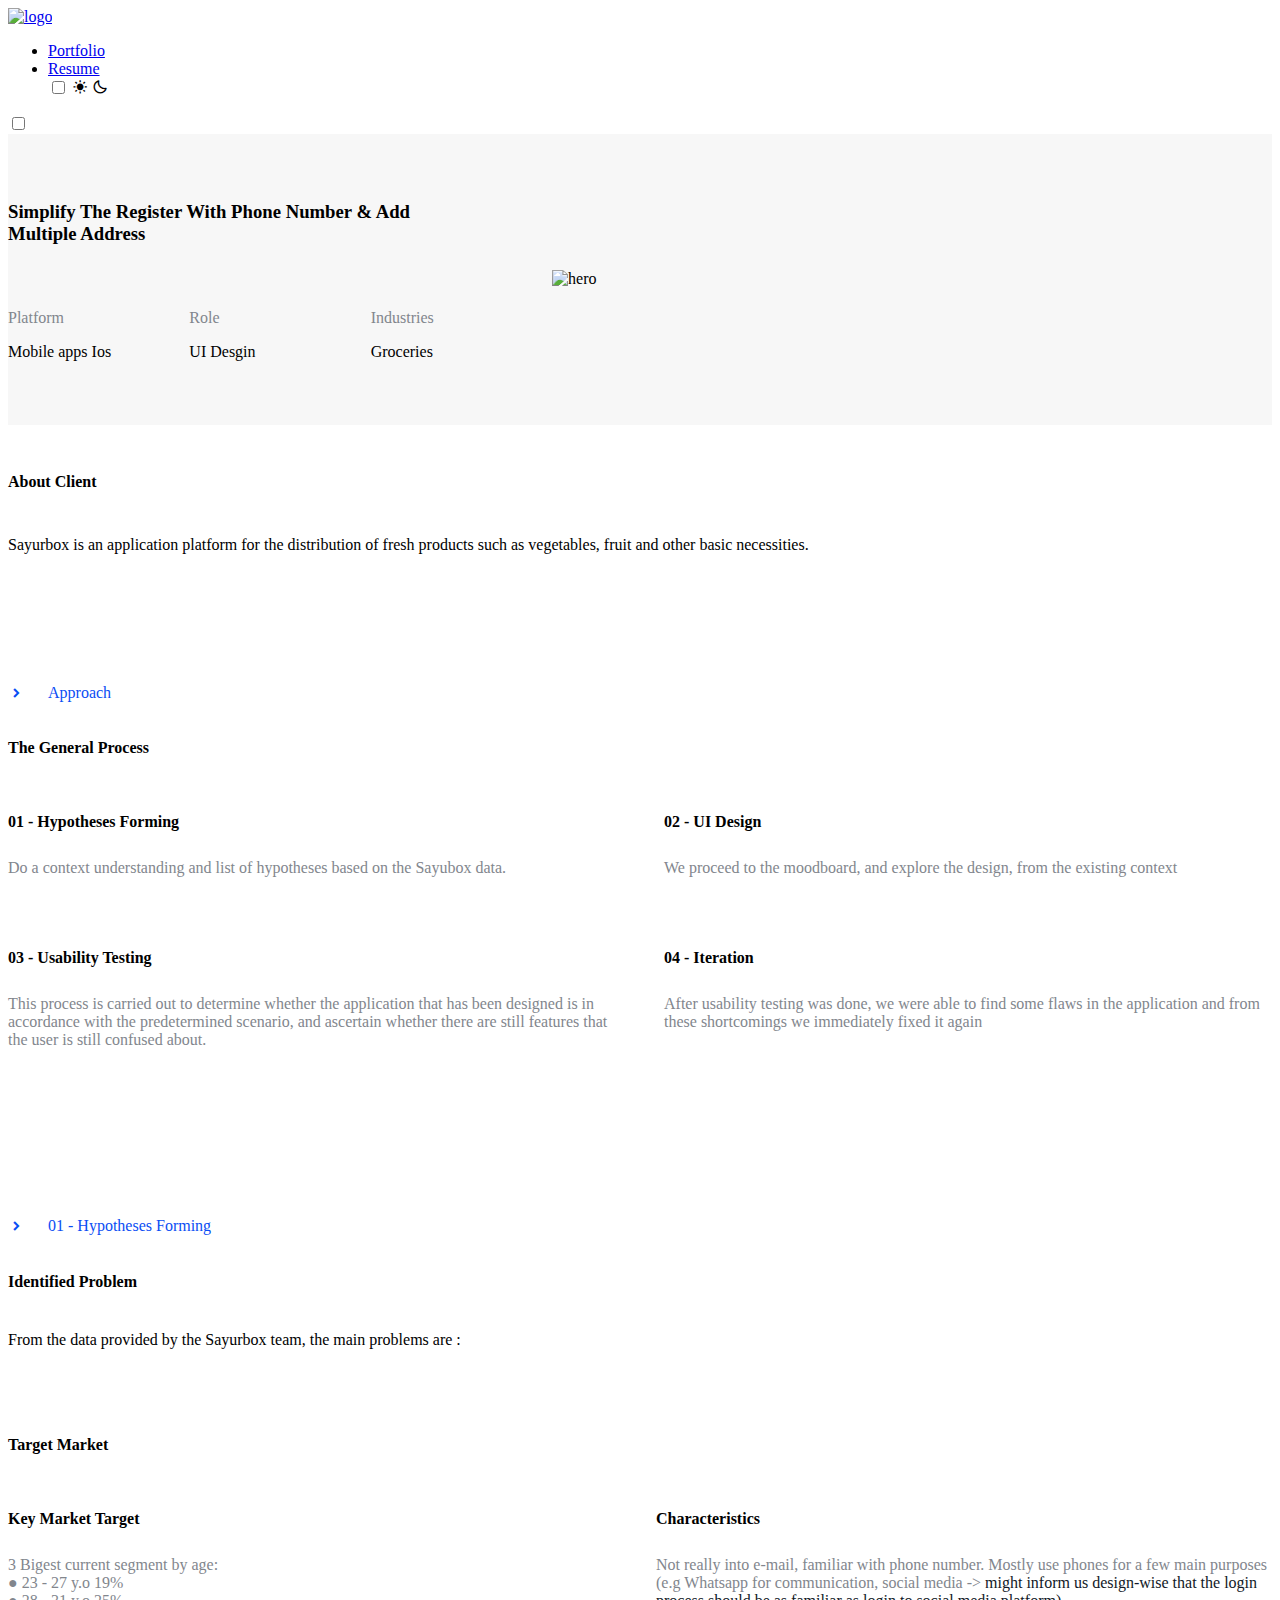
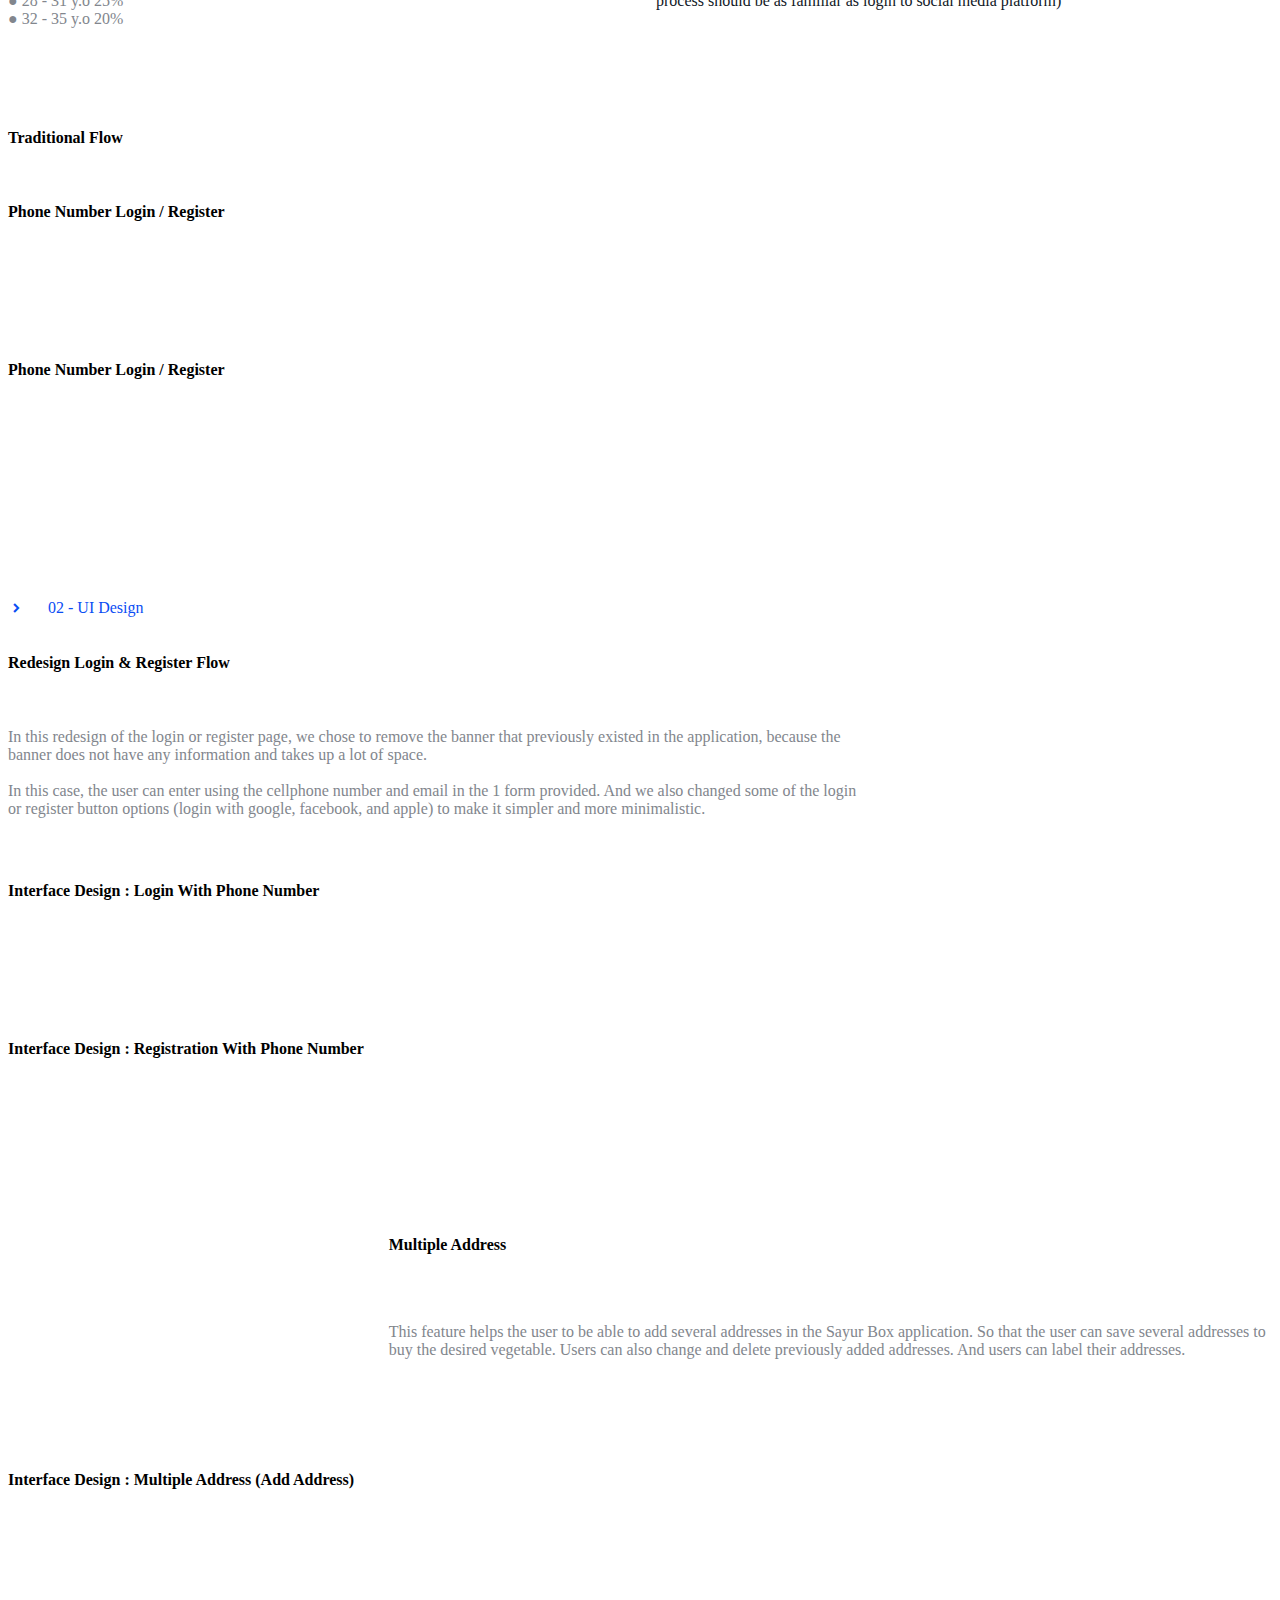
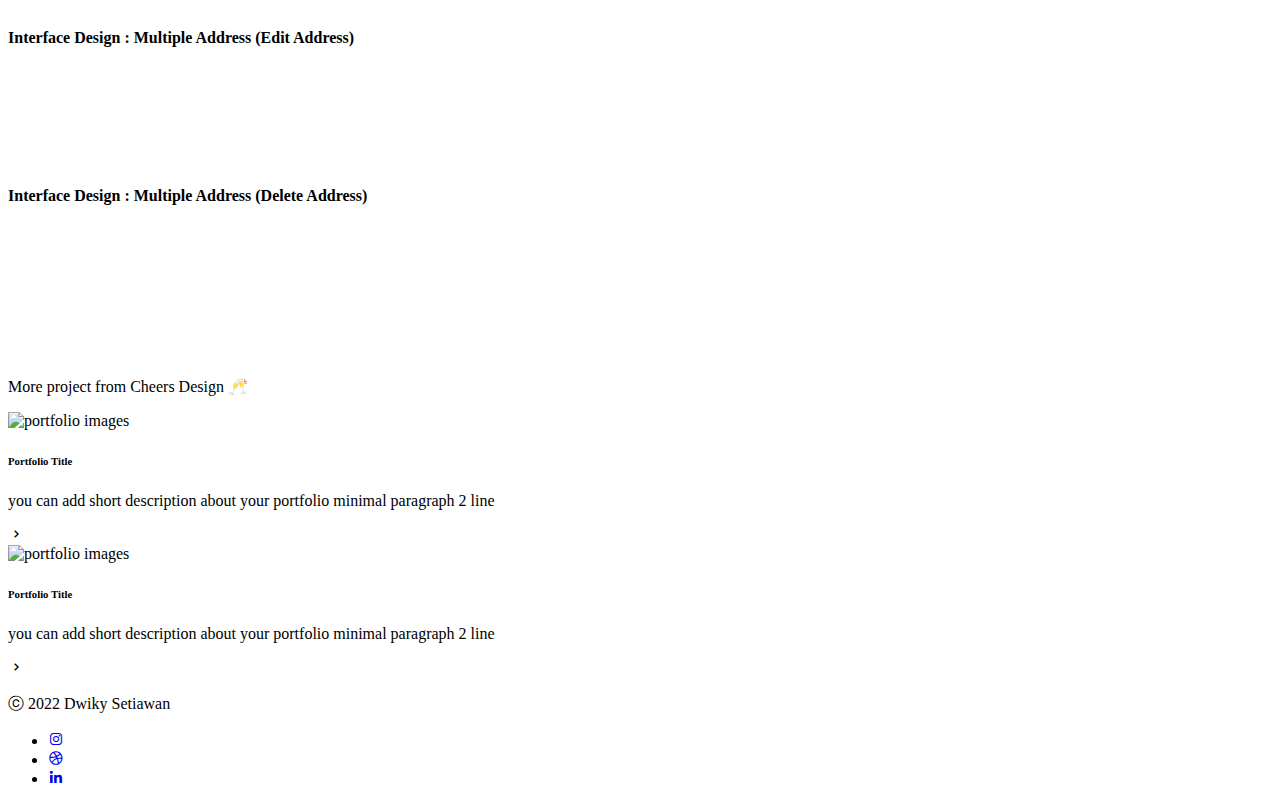
==== sayurbox.html @ 48f0142b "personal-web" ====
<!DOCTYPE html>
<html lang="en">

<head>
    <meta charset="UTF-8">
    <meta http-equiv="X-UA-Compatible" content="IE=edge">
    <meta name="viewport" content="width=device-width, initial-scale=1.0">
    <title>Sayurbox</title>
    <link rel="stylesheet" href="/css/portfolio.css">
    <link rel="stylesheet" href="/css/main.css">
    <link href='https://unpkg.com/boxicons@2.1.2/css/boxicons.min.css' rel='stylesheet'>
    <link rel="shortcut icon" href="/images/Logo.svg" type="image/x-icon">

</head>

<body class="light">
    <header>
        <div class="container">
            <div class="logo">
                <li><a href="/index.html">
                        <img src="/images/Logo.svg" alt="logo">
                    </a>
                </li>
            </div>
        </div>
        <nav>
            <div class="menu_nav">
                <ul>
                    <li><a href="#">Portfolio</a></li>
                    <li><a href="CV.pdf">Resume</a></li>

                    <input type="checkbox" name="" id="toggle">
                    <label for="toggle" class="toggle">
                        <i class="bx bxs-sun"></i>
                        <i class="bx bx-moon"></i>
                        <span class="ball"></span>
                    </label>
                </ul>
            </div>
            <div class="menu">
                <input type="checkbox" />
                <span></span>
                <span></span>
                <span></span>
            </div>
        </nav>

        </div>
    </header>
    <script src="script.js"></script>

    <section class="hero">
        <div class="container">
            <div class="portfolio_hero">
                <h3 class="title">
                    Simplify The Register With Phone Number & Add Multiple Address
                </h3>
                <div class="description">
                    <div class="desc">
                        <p class="body">
                            Platform
                        </p>
                        <p class="subtitle">
                            Mobile apps Ios
                        </p>
                    </div>

                    <div class="desc">
                        <p class="body">
                            Role
                        </p>
                        <p class="subtitle">
                            UI Desgin
                        </p>
                    </div>
                    <div class="desc">
                        <p class="body">
                            Industries
                        </p>
                        <p class="subtitle">
                            Groceries
                        </p>
                    </div>
                </div>
            </div>
        </div>
        <img class="hero_image" src="/images/HeroSection.png" alt="hero">
    </section>

    <section class="about">
        <div class="container">
            <div class="about">
                <h4>About Client</h4>
                <p class="body">
                    Sayurbox is an application platform for the distribution of fresh products such as vegetables, fruit
                    and other basic necessities.
                </p>
            </div>
        </div>
    </section>
    <img src="/images/Showcase.png" alt="">
    <section class="approach">
        <div class="container">
            <div class="title">
                <div class="tag">
                    <i class='bx bxs-chevron-right'></i>
                    <p class="subtitle">Approach</p>
                </div>
                <h4>
                    The General Process
                </h4>
            </div>
            <div class="process">
                <div class="process_row">
                    <div class="content">
                        <p class="subtitle">
                            01 - Hypotheses Forming
                        </p>
                        <p class="body">
                            Do a context understanding and list of hypotheses based on the Sayubox data.
                        </p>
                    </div>
                    <div class="content">
                        <p class="subtitle">
                            02 - UI Design
                        </p>
                        <p class="body">
                            We proceed to the moodboard, and explore the design, from the existing context
                        </p>
                    </div>
                </div>
                <div class="process_row">
                    <div class="content">
                        <p class="subtitle">
                            03 - Usability Testing
                        </p>
                        <p class="body">
                            This process is carried out to determine whether the application that has been designed is in
                            accordance with the predetermined scenario, and ascertain whether there are still features that
                            the user is still confused about.
                        </p>
                    </div>
                    <div class="content">
                        <p class="subtitle">
                            04 - Iteration
                        </p>
                        <p class="body">
                            After usability testing was done, we were able to find some flaws in the application and from
                            these shortcomings we immediately fixed it again
                    </div>
                </div>
            </div>
        </div>
    </section>

    <section class="hipotheses">
        <div class="container">
            <div class="title">
                <div class="tag">
                    <i class='bx bxs-chevron-right'></i>
                    <p class="subtitle">01 - Hypotheses Forming</p>
                </div>
                <h4>Identified Problem</h4>
            </div>
            <p class="body">From the data provided by the Sayurbox team, the main problems are :</p>
            <img src="/images/Hypotheses Forming.png" alt="">

            <div class="target_market">
                <div class="title">
                    <h4>Target Market</h4>
                </div>
                <div class="market_content">
                    <div class="content">
                        <p class="subtitle">
                            Key Market Target
                        </p>
                        <p class="body">
                            3 Bigest current segment by age:
                            <br> ● 23 - 27 y.o 19% <br> ● 28 - 31 y.o 25% <br> ● 32 - 35 y.o 20%
                    </div>
                    <div class="content">
                        <p class="subtitle">
                            Characteristics
                        </p>
                        <p class="body">
                            Not really into e-mail, familiar with phone number. Mostly use phones for a few main
                            purposes (e.g Whatsapp for communication, social media -> <span>
                                might inform us design-wise that the login process should be as familiar as login to
                                social media platform)
                            </span>
                    </div>
                </div>
            </div>

            <div class="traditional_flow">
                <div class="title">
                    <h4>Traditional Flow</h4>
                </div>
                <div class="content">
                    <p class="subtitle">
                        Phone Number Login / Register
                    </p>
                    <img src="/images/Phone Number Flow.png" alt="">
                </div>

                <div class="content">
                    <p class="subtitle">
                        Phone Number Login / Register
                    </p>
                    <img src="/images/Multiple Address.png" alt="">
                </div>
            </div>
        </div>
    </section>

    <section class="ui_design">
        <div class="container">
            <div class="title">
                <div class="tag">
                    <i class='bx bxs-chevron-right'></i>
                    <p class="subtitle">02 - UI Design</p>
                </div>
                <h4>Redesign Login & Register Flow</h4>
            </div>

            <div class="content">
                <p class="body">
                    In this redesign of the login or register page, we chose to remove the banner that previously
                    existed in the application, because the banner does not have any information and takes up a lot of
                    space.<br> <br>
                    In this case, the user can enter using the cellphone number and email in the 1 form provided. And we
                    also changed some of the login or register button options (login with google, facebook, and apple)
                    to make it simpler and more minimalistic.
                </p>
                <img class="redesign" src="/images/Redesgin.png" alt="">
            </div>

            <div class="interface">
                <div class="content">
                    <p class="subtitle">
                        Interface Design : Login With Phone Number
                    </p>
                    <img src="/images/Interface_login.png" alt="">
                </div>
                <div class="content">
                    <p class="subtitle">
                        Interface Design : Registration With Phone Number
                    </p>
                    <img src="/images/Interface_regis.png" alt="">
                </div>
            </div>

            <div class="multiple_address">
                <div class="content">
                    <img class="multiple_add" src="/images/Multiple_add.png" alt="">
                    <div class="content_text">
                        <h4>Multiple Address</h4>
                        <p class="body">
                            This feature helps the user to be able to add several addresses in the Sayur Box
                            application. So that the user can save several addresses to buy the desired vegetable. Users
                            can also change and delete previously added addresses. And users can label their addresses.
                        </p>
                    </div>
                </div>
            </div>

            <div class="interface">
                <div class="content">
                    <p class="subtitle">
                        Interface Design : Multiple Address (Add Address)
                    </p>
                    <img src="/images/Multiple_address_add.png" alt="">
                </div>
                <div class="content">
                    <p class="subtitle">
                        Interface Design : Multiple Address (Edit Address)
                    </p>
                    <img src="/images/Multiple_address_edit.png" alt="">
                </div>
                <div class="content">
                    <p class="subtitle">
                        Interface Design : Multiple Address (Delete Address)
                    </p>
                    <img src="/images/Multiple_address_delete.png" alt="">
                </div>
            </div>
        </div>
    </section>

    <section class="portfolio">
        <div class="container">
            <div class="devider">
                <p class="body">More project from Cheers Design 🥂</p> <span class="portfolio_devider"></span>
            </div>
            <div class="cards">
                <div class="portfolio_card">
                    <img src="/images/Portfolio - Lensocity.png" alt="portfolio images">
                    <div class="desc_card">
                        <h6>Portfolio Title</h6>
                        <div class="body_text">
                            <p class="body">you can add short description about your portfolio minimal paragraph 2 line
                            </p>
                            <i class='bx bx-chevron-right'></i>
                        </div>
                    </div>
                </div>
                <div class="portfolio_card">
                    <img src="/images/Portfolio - Placeholder.png" alt="portfolio images">
                    <div class="desc_card">
                        <h6>Portfolio Title</h6>
                        <div class="body_text">
                            <p class="body_text">you can add short description about your portfolio minimal paragraph 2
                                line</p>
                            <i class='bx bx-chevron-right'></i>
                        </div>
                    </div>
                </div>
            </div>
        </div>
    </section>

    <section class="info">
        <div class="container">
        </div>
    </section>

    <footer class="footer">
        <div class="container">
            <span class="footer_devider"></span>

            <div class="footer_text">
                <div class="copyright">
                    <p>ⓒ 2022 Dwiky Setiawan</p>
                </div>
                <div class="social_media">
                    <ul>
                        <li><a href="https://www.instagram.com/dwiky_setiawan/"> <i class='bx bxl-instagram'></i></a>
                        </li>
                        </li>
                        <li><a href="https://dribbble.com/dwiky_setiawan"><i class='bx bxl-dribbble'></i></a></li>
                        </li>
                        <li><a href="https://www.linkedin.com/in/dwiky-setiawan-13545a171/"><i
                            class='bx bxl-linkedin'></i></a></li>
                        </li>
                    </ul>
                </div>
            </div>
        </div>
    </footer>


</body>

</html>
---- css/portfolio.css ----
:root {
    --header-height: 3rem;
  
    /*==================== Color ====================*/
  
    --prymary-color-dark: #0943d4;
    --prymary-color-base: #0a4df4;
    --prymary-color-light: #4477f7;
    --prymary-color-light1: #b7cbfc;
    --prymary-color-light2: #f0f4fe;
  
    --text-color-base: #111826;
    --text-color-light: #4a4f5a;
    --text-color-light1: #82868d;
    --text-color-light2: #bbbdc1;
    --text-color-light3: #eaeaeb;
    --text-color-white: #ffffff;
  
    --bg-color-dark: rgb(45, 45, 45);
  
    /*==================== Font Size ====================*/
  
    --h1-font-size: 3rem;
    --h2-font-size: 2.5rem;
    --h3-font-size: 2.25rem;
    --h4-font-size: 2rem;
    --h5-font-size: 1.5rem;
    --h6-font-size: 1.25rem;
    --subtilte-size: 1.125rem;
    --body-size: 0.875rem;
  
    /*==================== Font Weight ====================*/
  
    --font-regular: 400;
    --font-medium: 500;
    --font-semi-bold: 600;
    --font-bold: 700;
  
    /*==================== Margin Bottom ====================*/
  
    --mb-0-25: 0.25rem;
    --mb-0-5: 0.5rem;
    --mb-0-75: 0.75rem;
    --mb-1: 1rem;
    --mb-1-5: 1.5rem;
    --mb-2: 2rem;
    --mb-2-5: 2.5rem;
    --mb-3: 3rem;
  }

section {
    transition: 0.2s ease-in-out;
}


.hero {
    background-color: #F7F7F7;
    margin: 0;
    padding: 0;
    user-select:none;
    pointer-events: none;
}

.dark .hero {
    background-color: var(--text-color-base);
}

.portfolio_hero {
    padding: var(--header-height) 0;
}

.title {
    text-align: center;
}

.hero .description{
    display: grid;
    grid-template-columns: repeat(auto-fit, minmax(140px, 1fr));
    justify-content: space-between;
    text-align: left;
    margin-top: var(--header-height);

}

.hero_image {
    width: 100%;
    height: auto;
}

.desc {
    width: 100%;
}

.desc .body {
    color: var(--text-color-light1);
}

.desc .subtitle {
    font-weight: var(--font-medium);
}

.about{
    margin:var(--header-height) 0;
    user-select:none;
    pointer-events: none;
}

img {
    width: 100%;
    height: 0;
}

.about h4 {
    padding-bottom: var(--mb-1-5);
}

.approach {
    padding: var(--header-height) 0;
    /*
    user-select:none;
    pointer-events: none;
    */
}

.title {
    text-align: center;
    gap: 12px;
    margin-bottom: var(--mb-2-5);
    align-items: center;
}

.bx bxs-chevron-right {
    font-size: 24px;
}


.tag {
    display: flex;
    flex-direction: row;
    align-items: center;
    color: var(--prymary-color-base);
    margin-bottom: var(--mb-1);
    gap: 24px;
    justify-content: center;
}

.dark .tag {
    color: white;
}

.tag p.body {
    font-weight: var(--font-bold);
}

.process {
    display: flex ;
    flex-direction: column;
    width: 100%;
}

.process_row {
    display: flex;
    flex-direction: column;
    justify-content: space-between;
    text-align: left;
    gap: var(--header-height);
    padding-bottom: var(--mb-2-5);
}

.content {
    text-align: center;
    width: 100%;
}

.content .subtitle {
    font-weight: var(--font-bold);
    padding-bottom: var(--mb-0-75);
}
.content .body {
    color: var(--text-color-light1);
}

.dark .content .body {
    color: var(--text-color-light2);
}

.hipotheses{
    user-select:none;
    pointer-events: none;
    text-align: center;
    padding: var(--mb-3) 0;
}

.hipotheses .title {
        gap: 12px;
        margin-bottom: var(--mb-2-5);
}

.target_market {
    padding: var(--mb-2) 0;
}

.market_content {
    display: flex;
    flex-direction: column;
    gap: var(--mb-2);
}

.content span {
    font-weight: var(--font-medium);
    color: var(--text-color-base);
}

.dark .content span {
    color: white;
}

.traditional_flow {
    padding: var(--mb-2) 0;
}

.traditional_flow .content {
    display: flex;
    flex-direction: column;
    gap: var(--mb-3);
    margin-bottom: var(--mb-3);
}


.ui_design .content {
    user-select:none;
    pointer-events: none;
    display: flex;
    flex-direction: column;
    gap: var(--header-height);
}

.interface {
    user-select:none;
    pointer-events: none;
    padding: var(--mb-2) 0;
}

.interface .content {
    display: flex;
    flex-direction: column;
    gap: var(--mb-3);
    margin-bottom: var(--mb-3);
}

.content_text {
    display: flex;
    flex-direction: column;
    gap: var(--mb-2);
    margin-bottom: var(--mb-3);
}

.market_content{
    user-select:none;
    pointer-events: none;
}

@media screen and (min-width: 768px) {
    :root {
      --h1-font-size: 4.5rem;
      --h2-font-size: 3rem;
      --h3-font-size: 2.5rem;
      --h4-font-size: 1.75rem;
      --h5-font-size: 1.5rem;
      --h6-font-size: 1.25rem;
      --subtilte-size: 1.125rem;
      --body-size: 1rem;
    }


.hero {
    display: flex;
    background-color: #F7F7F7;
    margin: 0;
    padding: 0;
    align-items: center;
}

.hero_image {
    width: 40%;
    height: auto;
}

.tag {
    display: flex;
    flex-direction: row;
    align-items: center;
    color: var(--prymary-color-base);
    margin-bottom: var(--mb-1);
    gap: 24px;
    justify-content: left;
}

.title {
    text-align: left;
    width: 80%;
}

.desc .body {
    color: var(--text-color-light1);
}

.desc .subtitle {
    font-weight: var(--font-medium);
}

.process_row {
    display: flex;
    flex-direction: row;
    justify-content: space-between;
}

.content {
    text-align: left;
}

.hipotheses{
    text-align: left;
}

.market_content {
    display: flex;
    flex-direction: row;
    gap: var(--mb-2);
}

.ui_design .content {
    display: flex;
    flex-direction: row;
    gap: var(--header-height);
}

.redesign {
    width: 50%;
}

.interface .content {
    display: flex;
    flex-direction: column;
    gap: var(--mb-3);
    margin-bottom: var(--mb-3);
}

.multiple_add {
    width: 50%;
}

.multiple_address .content{
    align-items: center;
}

.content_text {
    display: flex;
    flex-direction: column;
    gap: var(--mb-2);
}
.cards {
    width: 100%;
    gap: var(--header-height);
    margin-bottom: none;
  }

}
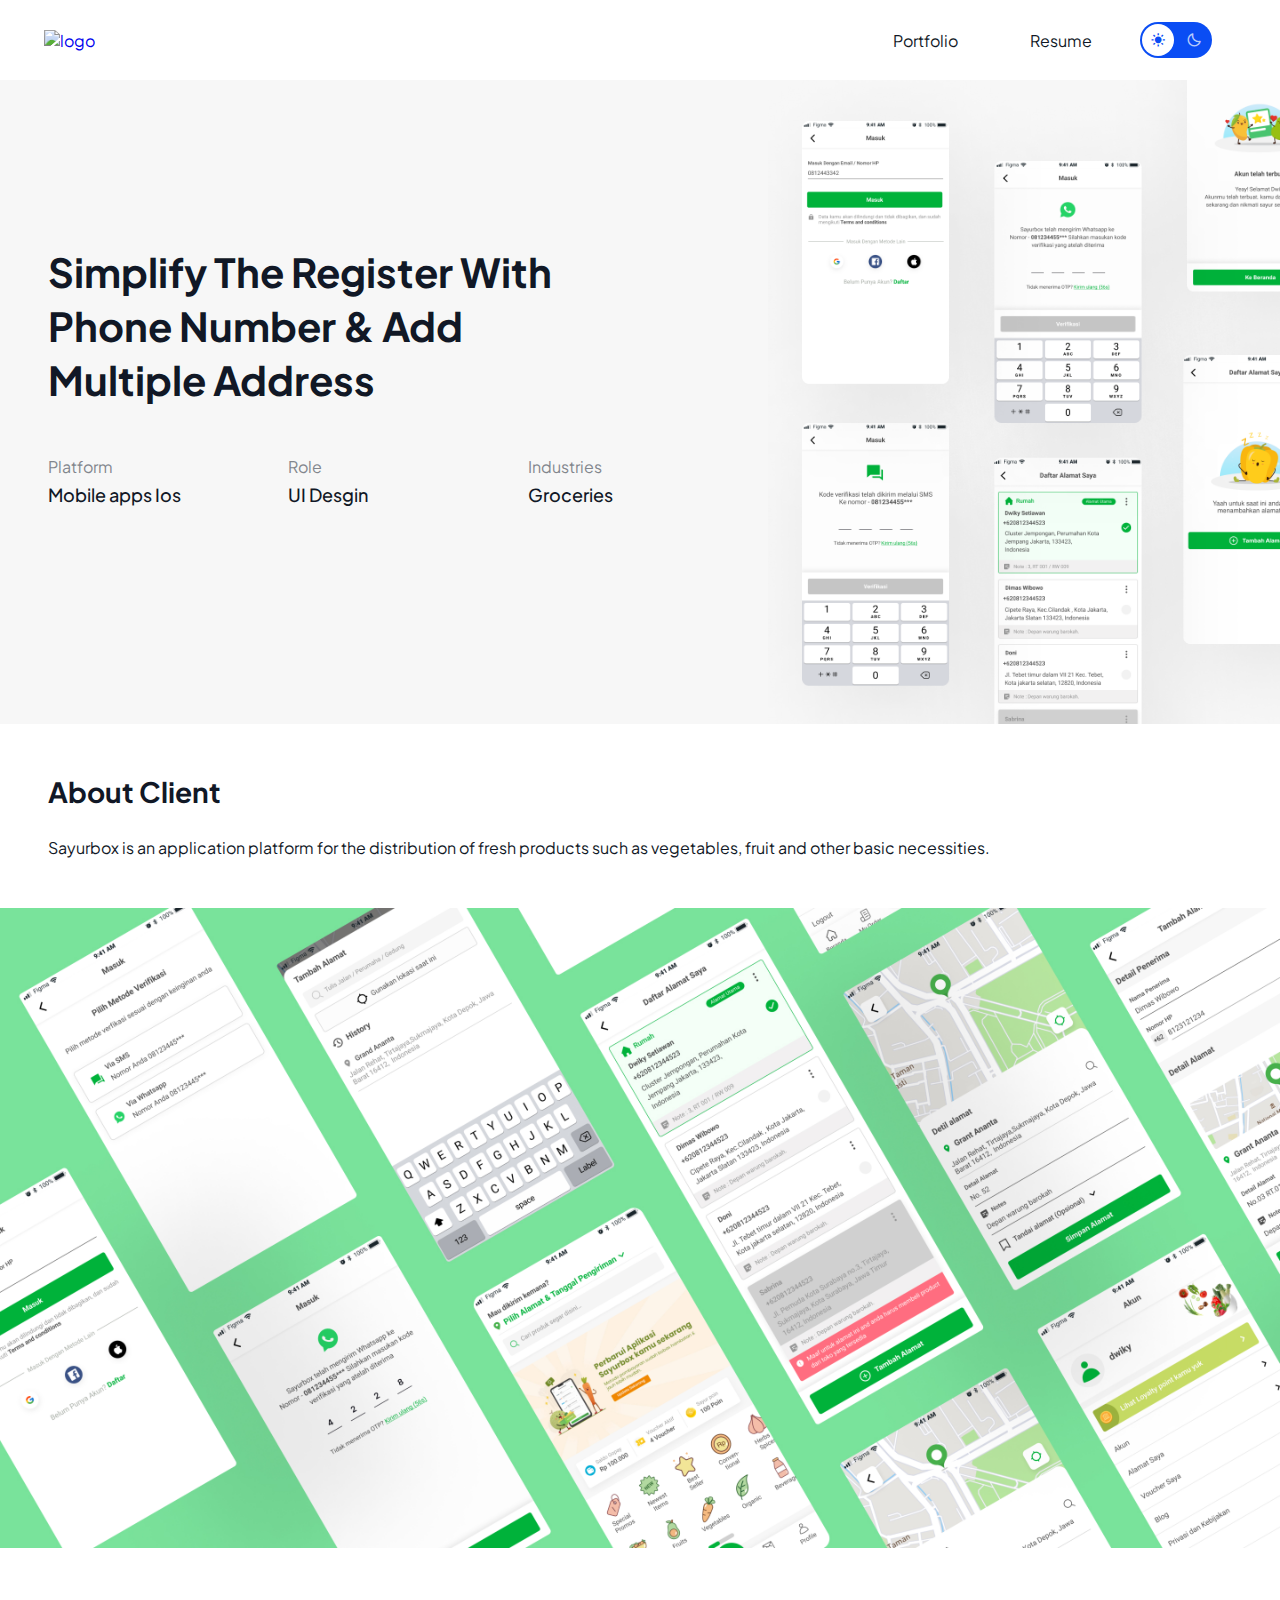
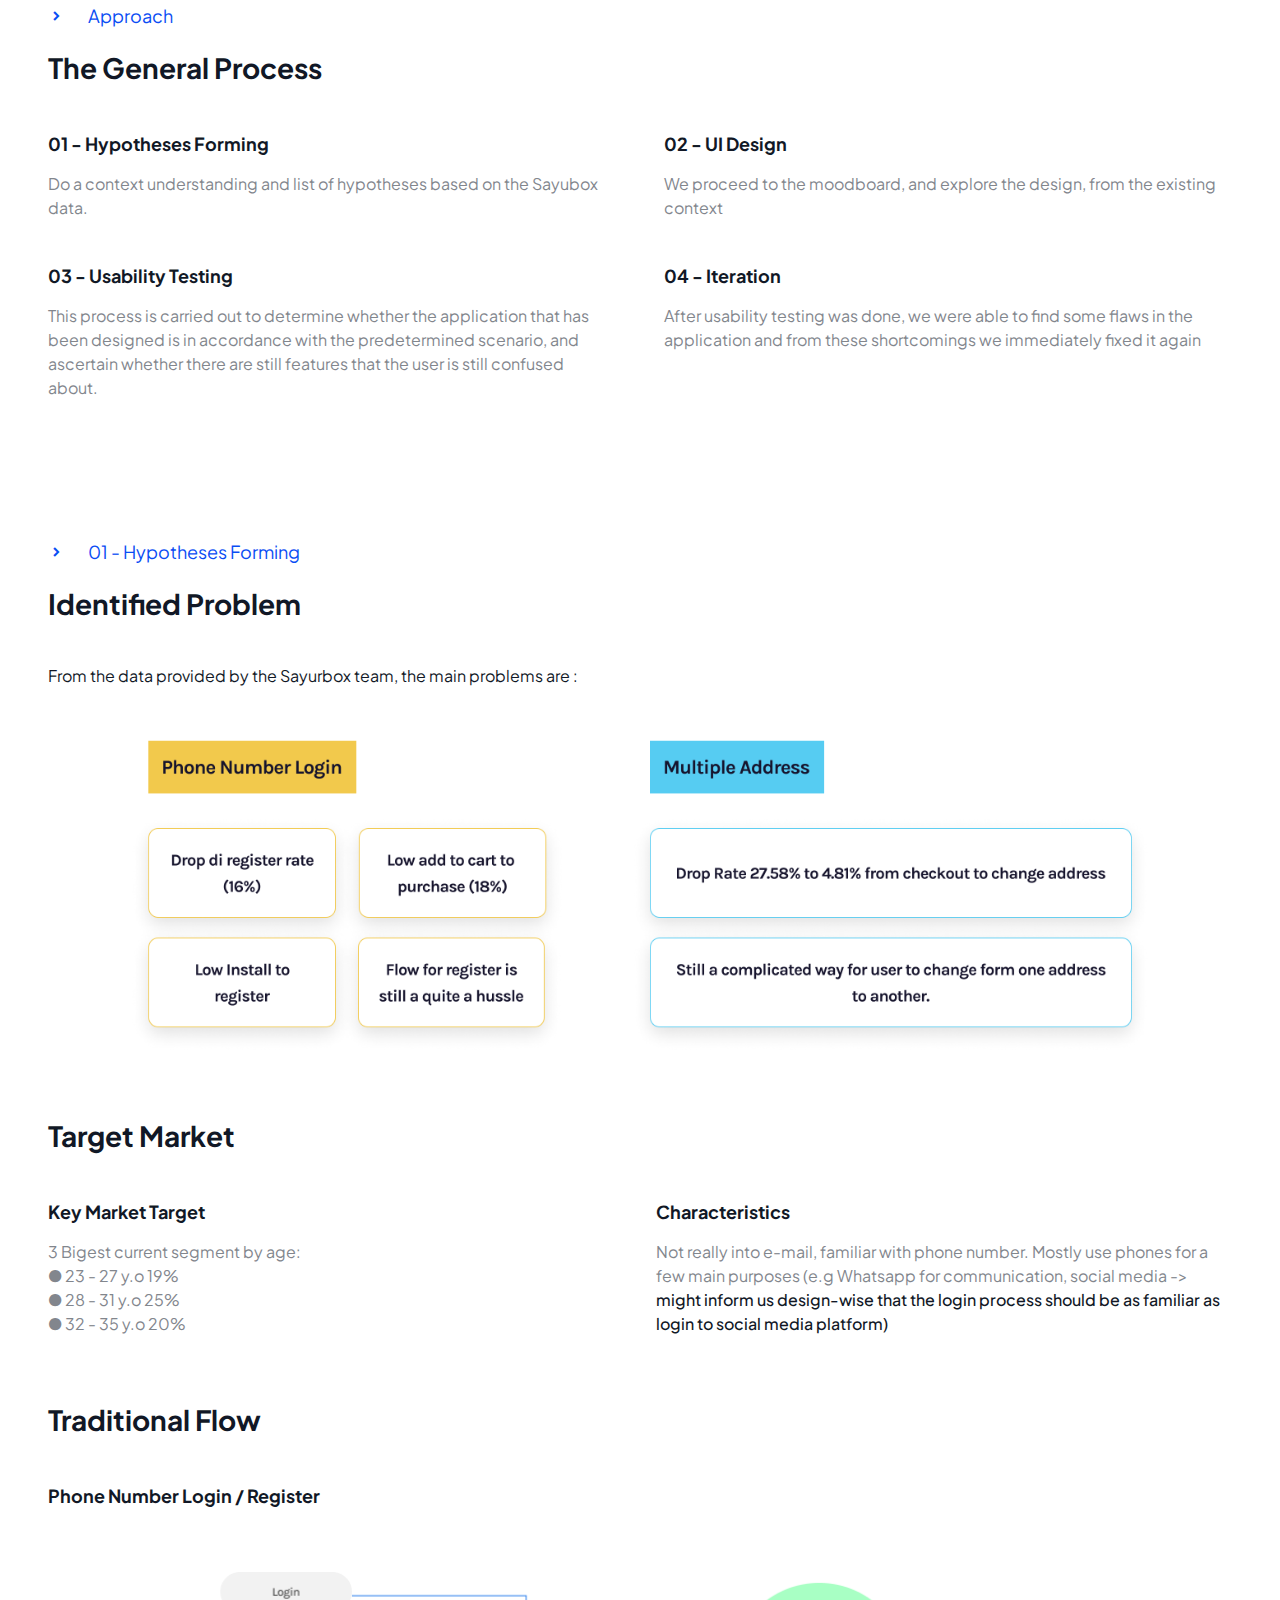
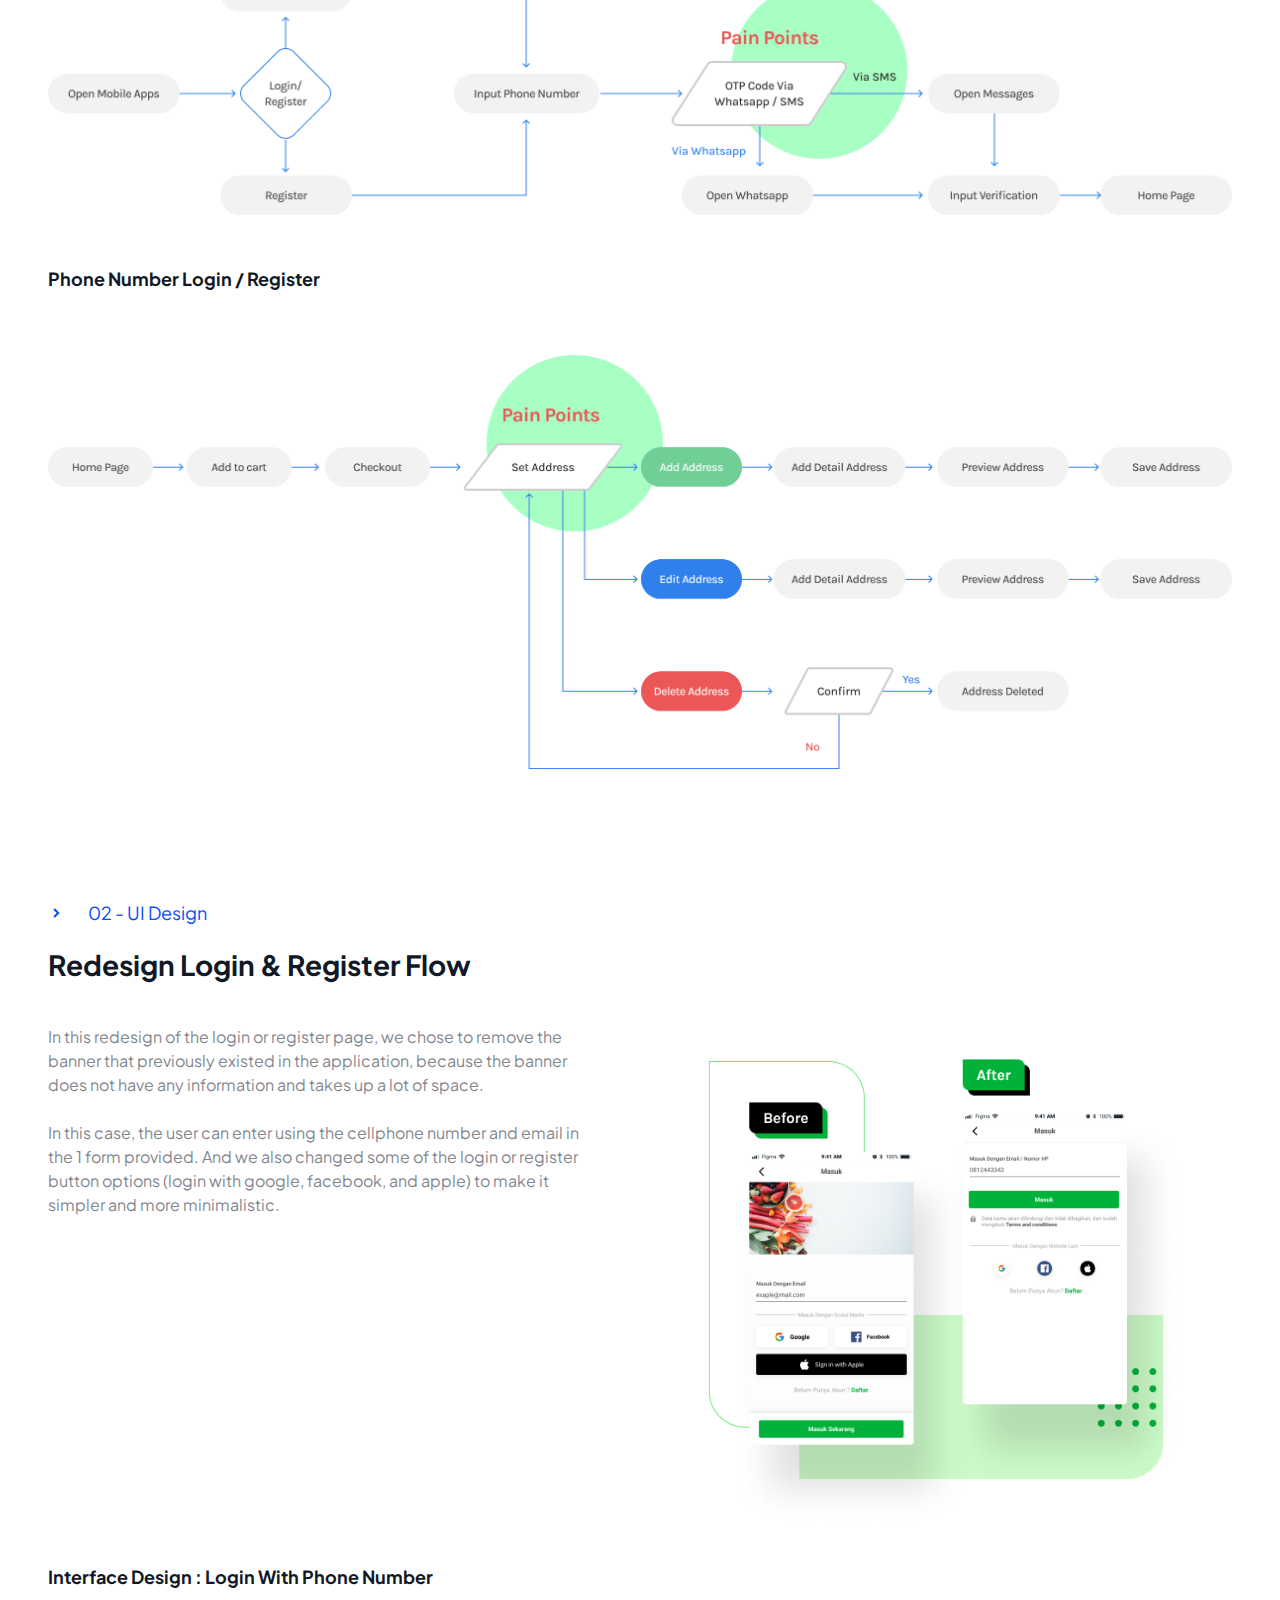
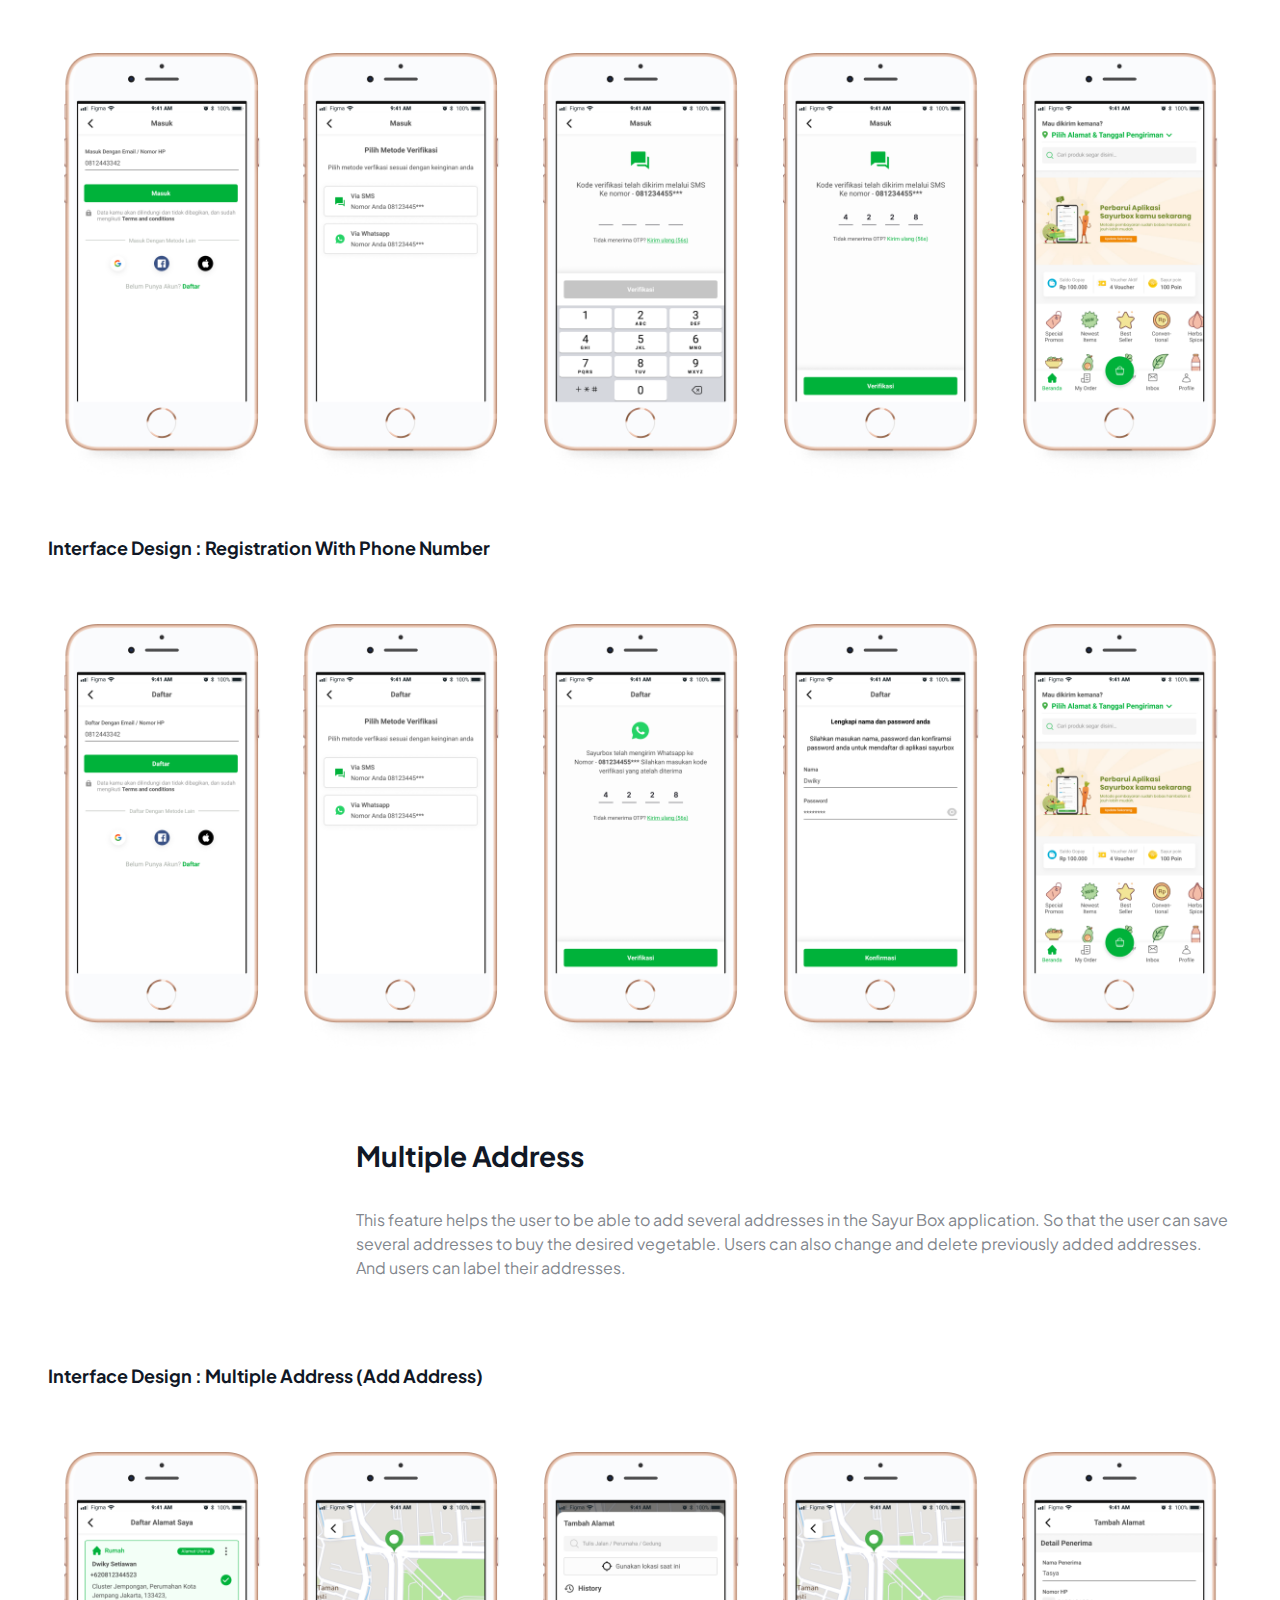
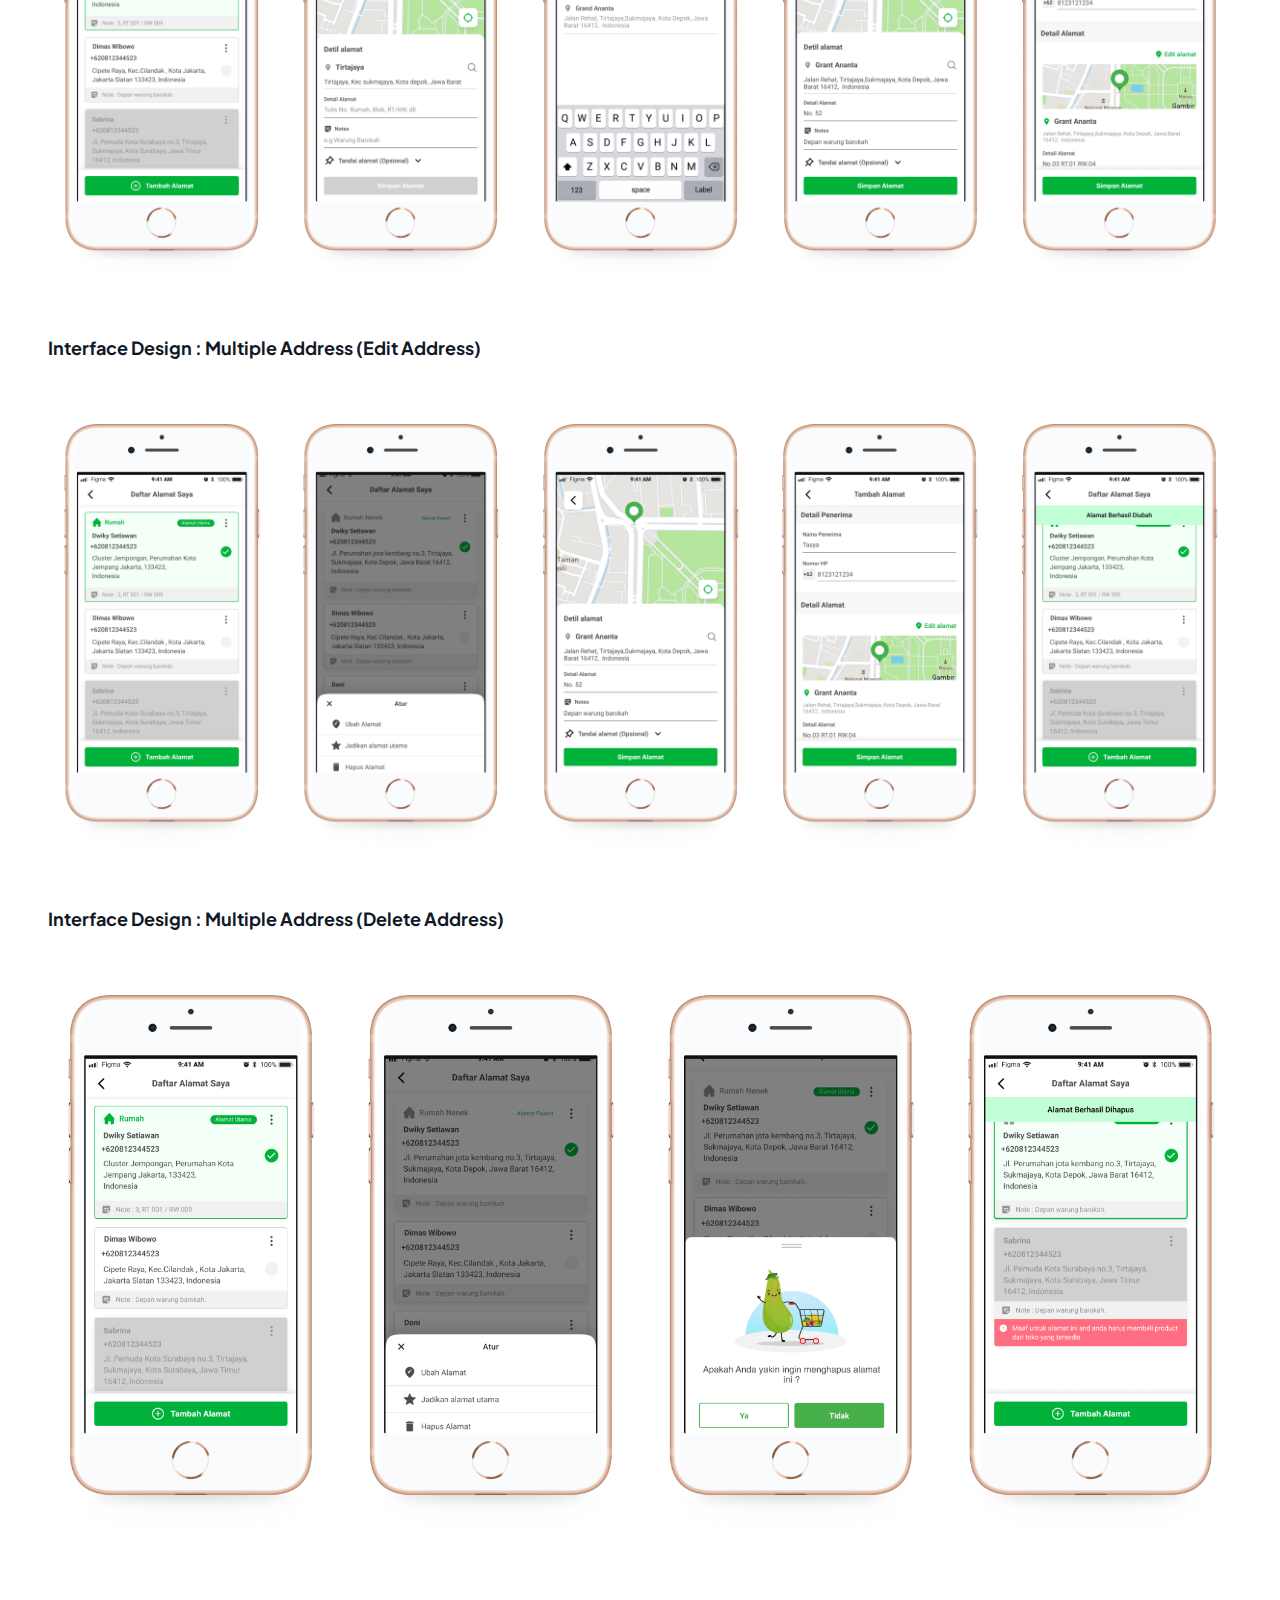
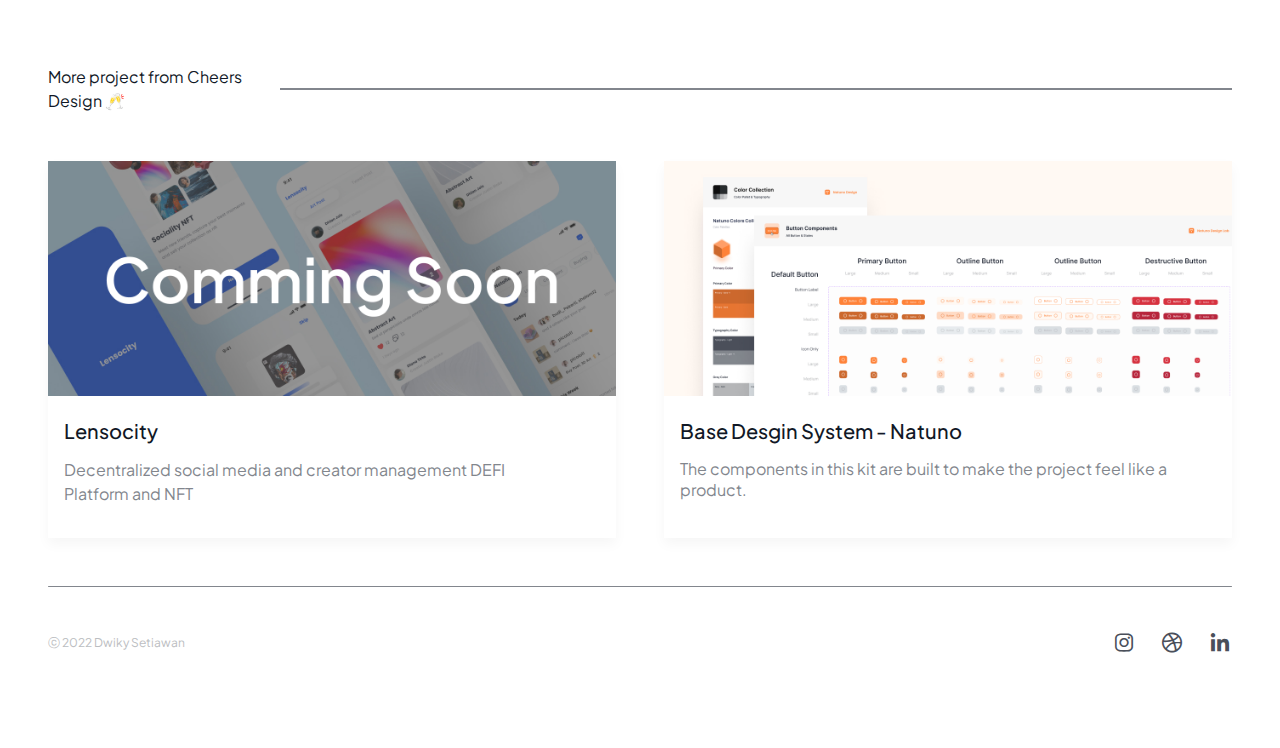
==== commit 9f49e229: "personal-web" ====
--- a/sayurbox.html
+++ b/sayurbox.html
@@ -84,7 +84,7 @@
                 </div>
             </div>
         </div>
-        <img class="hero_image" src="/images/HeroSection.png" alt="hero">
+        <img class="hero_image" src="/images/Portfolio - Sayurbox/HeroSection.png" alt="hero">
     </section>
 
     <section class="about">
@@ -98,7 +98,7 @@
             </div>
         </div>
     </section>
-    <img src="/images/Showcase.png" alt="">
+    <img src="/images/Portfolio - Sayurbox/Showcase.jpg" alt="">
     <section class="approach">
         <div class="container">
             <div class="title">
@@ -163,7 +163,7 @@
                 <h4>Identified Problem</h4>
             </div>
             <p class="body">From the data provided by the Sayurbox team, the main problems are :</p>
-            <img src="/images/Hypotheses Forming.png" alt="">
+            <img src="/images/Portfolio - Sayurbox/Hypotheses Forming.png" alt="">
 
             <div class="target_market">
                 <div class="title">
@@ -200,14 +200,14 @@
                     <p class="subtitle">
                         Phone Number Login / Register
                     </p>
-                    <img src="/images/Phone Number Flow.png" alt="">
+                    <img src="/images/Portfolio - Sayurbox/Phone Number Flow.png" alt="">
                 </div>
 
                 <div class="content">
                     <p class="subtitle">
                         Phone Number Login / Register
                     </p>
-                    <img src="/images/Multiple Address.png" alt="">
+                    <img src="/images/Portfolio - Sayurbox/Multiple Address.png" alt="">
                 </div>
             </div>
         </div>
@@ -232,7 +232,7 @@
                     also changed some of the login or register button options (login with google, facebook, and apple)
                     to make it simpler and more minimalistic.
                 </p>
-                <img class="redesign" src="/images/Redesgin.png" alt="">
+                <img class="redesign" src="/images/Portfolio - Sayurbox/Redesgin.png" alt="">
             </div>
 
             <div class="interface">
@@ -240,13 +240,13 @@
                     <p class="subtitle">
                         Interface Design : Login With Phone Number
                     </p>
-                    <img src="/images/Interface_login.png" alt="">
+                    <img src="/images/Portfolio - Sayurbox/Interface_login.png" alt="">
                 </div>
                 <div class="content">
                     <p class="subtitle">
                         Interface Design : Registration With Phone Number
                     </p>
-                    <img src="/images/Interface_regis.png" alt="">
+                    <img src="/images/Portfolio - Sayurbox/Interface_regis.png" alt="">
                 </div>
             </div>
 
@@ -269,19 +269,19 @@
                     <p class="subtitle">
                         Interface Design : Multiple Address (Add Address)
                     </p>
-                    <img src="/images/Multiple_address_add.png" alt="">
+                    <img src="/images/Portfolio - Sayurbox/Multiple_address_add.png" alt="">
                 </div>
                 <div class="content">
                     <p class="subtitle">
                         Interface Design : Multiple Address (Edit Address)
                     </p>
-                    <img src="/images/Multiple_address_edit.png" alt="">
+                    <img src="/images/Portfolio - Sayurbox/Multiple_address_edit.png" alt="">
                 </div>
                 <div class="content">
                     <p class="subtitle">
                         Interface Design : Multiple Address (Delete Address)
                     </p>
-                    <img src="/images/Multiple_address_delete.png" alt="">
+                    <img src="/images/Portfolio - Sayurbox/Multiple_address_delete.png" alt="">
                 </div>
             </div>
         </div>
@@ -294,26 +294,28 @@
             </div>
             <div class="cards">
                 <div class="portfolio_card">
-                    <img src="/images/Portfolio - Lensocity.png" alt="portfolio images">
+                    <img src="/images/Portfolio - Lensocity (Comming Soon) 4_3.jpg" alt="portfolio images">
                     <div class="desc_card">
-                        <h6>Portfolio Title</h6>
+                        <h6>Lensocity</h6>
                         <div class="body_text">
-                            <p class="body">you can add short description about your portfolio minimal paragraph 2 line
+                            <p class="body">Decentralized social media and creator management DEFI Platform and NFT
                             </p>
                             <i class='bx bx-chevron-right'></i>
                         </div>
                     </div>
                 </div>
                 <div class="portfolio_card">
-                    <img src="/images/Portfolio - Placeholder.png" alt="portfolio images">
+                    <li><a href="/ds-portfolio.html">
+                    <img src="/images/Portfolio - Desgin System 4_3.jpg" alt="portfolio images">
                     <div class="desc_card">
-                        <h6>Portfolio Title</h6>
+                        <h6>Base Desgin System - Natuno</h6>
                         <div class="body_text">
-                            <p class="body_text">you can add short description about your portfolio minimal paragraph 2
-                                line</p>
+                            <p class="body_text">The components in this kit are built to make the project feel like a product.
+                            </p>
                             <i class='bx bx-chevron-right'></i>
                         </div>
                     </div>
+                </a></li>
                 </div>
             </div>
         </div>
--- a/css/main.css
+++ b/css/main.css
@@ -0,0 +1,732 @@
+@import url("https://fonts.googleapis.com/css2?family=Plus+Jakarta+Sans:wght@400;500;600;700&display=swap");
+
+* {
+  text-decoration: none;
+  padding: 0;
+  margin: 0;
+  font-family: "Plus Jakarta Sans", sans-serif;
+  box-sizing: border-box;
+  list-style: none;
+}
+
+:root {
+  --header-height: 3rem;
+
+  /*==================== Color ====================*/
+
+  --prymary-color-dark: #0943d4;
+  --prymary-color-base: #0a4df4;
+  --prymary-color-light: #4477f7;
+  --prymary-color-light1: #b7cbfc;
+  --prymary-color-light2: #f0f4fe;
+
+  --text-color-base: #111826;
+  --text-color-light: #4a4f5a;
+  --text-color-light1: #82868d;
+  --text-color-light2: #bbbdc1;
+  --text-color-light3: #eaeaeb;
+  --text-color-white: #ffffff;
+
+  --bg-color-dark: rgb(45, 45, 45);
+
+  /*==================== Font Size ====================*/
+
+  --h1-font-size: 3rem;
+  --h2-font-size: 2.5rem;
+  --h3-font-size: 2.25rem;
+  --h4-font-size: 2rem;
+  --h5-font-size: 1.5rem;
+  --h6-font-size: 1.25rem;
+  --subtilte-size: 1.125rem;
+  --body-size: 0.875rem;
+
+  /*==================== Font Weight ====================*/
+
+  --font-regular: 400;
+  --font-medium: 500;
+  --font-semi-bold: 600;
+  --font-bold: 700;
+
+  /*==================== Margin Bottom ====================*/
+
+  --mb-0-25: 0.25rem;
+  --mb-0-5: 0.5rem;
+  --mb-0-75: 0.75rem;
+  --mb-1: 1rem;
+  --mb-1-5: 1.5rem;
+  --mb-2: 2rem;
+  --mb-2-5: 2.5rem;
+  --mb-3: 3rem;
+}
+
+/*==================== BASE ====================*/
+
+html {
+  scroll-behavior: smooth;
+  height: 100%;
+  color: var(--text-color-base);
+  background-color: var(--bg-color-light);
+}
+
+body {
+  margin: 0;
+  font-size: var(--body--size);
+  background-color: white;
+  color: var(--text-color-base);
+  transition: all 0.2s ease-in-out;
+}
+
+.dark {
+  background-color: #111216;
+  color: white;
+  transition: all 0.2s ease-in-out;
+}
+
+img {
+  width: 100%;
+  height: auto;
+}
+
+h1 {
+  font-size: var(--h1-font-size);
+  color: var(--text-color-base);
+  line-height: 5.875rem;
+}
+
+h2 {
+  font-size: var(--h2-font-size);
+  color: var(--text-color-base);
+  line-height: 4rem;
+}
+
+h3 {
+  font-size: var(--h3-font-size);
+  color: var(--text-color-base);
+  line-height: 3.375rem;
+}
+
+h4 {
+  font-size: var(--h4-font-size);
+  color: var(--text-color-base);
+  line-height: 2.5rem;
+}
+
+h5 {
+  font-size: var(--h5-font-size);
+  color: var(--text-color-base);
+  line-height: 2rem;
+}
+
+h6 {
+  font-size: var(--h6-font-size);
+  color: var(--text-color-base);
+  font-weight: var(--font-medium);
+  line-height: 1.875rem;
+}
+
+p.subtitle {
+  font-size: var(--subtilte-size);
+  font-weight: var(--font-regular);
+  line-height: 2rem;
+}
+
+p.body {
+  font-size: var(--body-size);
+  font-weight: var(--font-regular);
+  line-height: 1.5rem;
+}
+
+.dark h1 {
+  color: white;
+}
+.dark h2 {
+  color: white;
+}
+.dark h3 {
+  color: white;
+}
+.dark h4 {
+  color: white;
+}
+.dark h5 {
+  color: white;
+}
+
+.dark h6 {
+  color: white;
+}
+
+.dark nav ul li a {
+  color: #ffffff;
+}
+
+.dark p.subtitle {
+  color: white;
+}
+
+.dark p.body {
+  color: white;
+}
+
+img {
+  max-width: 100%;
+  height: auto;
+}
+
+header {
+  position: sticky;
+  display: flex;
+  justify-content: space-between;
+  width: 100%;
+  align-items: center;
+  height: auto;
+  z-index: 9999;
+  background-color: white;
+  transition: 0.2s ease-in-out;
+  top: 0;
+  left: 0;
+}
+
+body .light scroll-down {
+  transform: translateY(0, -100%, 0);
+}
+
+.dark header {
+  background-color: #111216;
+}
+
+header .container {
+  margin: 0 var(--mb-2);
+  padding: var(--mb-0-75);
+  z-index: 2;
+}
+
+.logo {
+  cursor: pointer;
+}
+
+nav {
+  display: flex;
+  justify-content: space-between;
+  align-items: center;
+  margin: 0 var(--mb-2);
+  padding: var(--mb-0-75);
+}
+
+nav ul {
+  list-style: none;
+  position: fixed;
+  right: 0;
+  top: 0;
+  background-color: white;
+  height: 100vh;
+  width: 100%;
+  padding-top: 4rem;
+  transform: translateY(-100%);
+  transition: all 0.5s;
+  align-items: stretch;
+}
+
+nav ul.slide {
+  opacity: 1;
+  transform: translateY(0%);
+}
+
+nav ul li a {
+  padding: var(--mb-1-5);
+  display: block;
+  color: var(--text-color-base);
+  cursor: pointer;
+  text-align: center;
+}
+
+nav ul li a:hover {
+  font-weight: var(--font-medium);
+  color: var(--prymary-color-base);
+}
+
+.menu {
+  display: flex;
+  flex-direction: column;
+  height: 20px;
+  justify-content: space-between;
+}
+
+.menu span {
+  width: 28px;
+  height: 2px;
+  background-color: #111826;
+  border-radius: 2px;
+  transition: all 0.5s;
+  z-index: 2;
+  position: relative;
+}
+
+.menu input {
+  display: flex;
+  position: fixed;
+  width: 40px;
+  height: 28px;
+  opacity: 0;
+  top: 22px;
+  right: 38px;
+  cursor: pointer;
+  z-index: 100;
+}
+
+.menu span:nth-child(2) {
+  transform-origin: left bottom;
+}
+
+.menu span:nth-child(4) {
+  transform-origin: left top;
+}
+
+.menu input:checked ~ span:nth-child(2) {
+  transform: rotatez(41deg) translate(-0.5px, -0.5px);
+}
+
+.menu input:checked ~ span:nth-child(4) {
+  transform: rotatez(-41deg) translate(-0.5px, 0px);
+}
+
+.menu input:checked ~ span:nth-child(3) {
+  opacity: 0;
+  transform: scale(0);
+}
+
+/* Scroll  */
+
+.light scroll-down header {
+  transform: translate3d(0, -100%, 0);
+}
+
+.light scroll-up header {
+  border-bottom: var(--text-color-light1);
+}
+
+/* Toogle */
+.toggle {
+  cursor: pointer;
+  display: flex;
+  justify-content: space-between;
+  width: 72px;
+  height: 36px;
+  border-radius: 50px;
+  transition: 0.5s;
+  margin: var(--mb-1-5);
+  margin-left: 43%;
+}
+
+.toggle i {
+  width: 50%;
+  text-align: center;
+  font-size: 16px;
+  z-index: 1;
+  padding: 10px;
+}
+
+.toggle .ball {
+  position: absolute;
+  width: 32px;
+  height: 32px;
+  margin: 2px;
+  border-radius: 50%;
+  transition: 0.3s ease-out;
+}
+
+/* Light Mode */
+
+.light .toggle {
+  background-color: var(--prymary-color-base);
+}
+
+.light .toggle .bxs-sun {
+  color: var(--prymary-color-base);
+}
+
+.light .toggle .bx-moon {
+  color: #b7cbfc;
+}
+
+.light .toggle .ball {
+  background: white;
+}
+
+input {
+  display: none;
+}
+
+/* Dark Theme */
+
+.dark .toggle {
+  background-color: var(--text-color-light);
+}
+
+.dark .toggle .bx-sun {
+  color: var(--text-color-light3);
+}
+
+.dark .toggle .bxs-moon {
+  color: var(--prymary-color-base);
+}
+
+.dark .toggle .ball {
+  background: white;
+  transform: translateX(35px);
+}
+
+.dark .menu span {
+  background-color: white;
+}
+
+.dark nav ul {
+  background-color: var(--text-color-light);
+}
+
+.dark .toggle {
+  background-color: var(--text-color-base);
+}
+
+.dark .toggle .ball {
+  background-color: white;
+}
+
+/* Hero Section */
+
+.container {
+  margin: 0 var(--mb-2);
+  padding: 0 var(--mb-1);
+}
+
+.hero_text {
+  display: flex;
+  flex-direction: column;
+  gap: var(--mb-1);
+  text-align: center;
+  margin-top: var(--header-height);
+  margin-bottom: var(--header-height);
+  color: var(--text-color-base);
+}
+
+.description {
+  display: flex;
+  flex-direction: column;
+  text-align: center;
+  gap: var(--mb-0-75);
+  margin-bottom: var(--mb-3);
+}
+
+.desc_1 {
+  color: var(--text-color-light);
+  margin: var(--mb-0-75);
+}
+
+.desc_2 {
+  color: var(--text-color-light);
+  margin: var(--mb-0-75);
+}
+
+/* Portfolio Section */
+
+.devider {
+  display: flex;
+  flex-direction: row;
+  padding: var(--header-height) 0;
+  gap: var(--mb-0-75);
+  align-items: center;
+}
+
+.portfolio_devider {
+  display: flex;
+  width: 100%;
+  height: 1.5px;
+  background-color: var(--text-color-light1);
+}
+
+.title-section {
+  display: flex;
+  flex-direction: column;
+  text-align: center;
+  gap: var(--mb-0-75);
+  margin-bottom: var(--mb-3);
+}
+
+.cards {
+  display: grid;
+  grid-template-columns: repeat(auto-fit, minmax(300px, 1fr));
+  width: 100%;
+  gap: var(--mb-2-5);
+  margin-bottom: var(--mb-3);
+}
+
+.portfolio_card {
+  background: #ffffff;
+  box-shadow: 0px 6px 12px rgba(0, 0, 0, 0.04);
+}
+
+.dark .portfolio_card {
+  width: 100%;
+  background: rgb(45, 45, 45);
+  box-shadow: 0px 6px 12px rgba(43, 43, 43, 0.04);
+}
+
+.desc_card {
+  display: flex;
+  flex-direction: column;
+  gap: 12px;
+  padding: var(--mb-1);
+  margin-bottom: var(--mb-1);
+}
+
+.body_text {
+  display: flex;
+  flex-direction: row;
+  color: var(--text-color-light1);
+}
+
+.dark .body_text {
+  color: var(--text-color-light3);
+}
+
+.bx-chevron-right {
+  color: var(--text-color-base);
+  font-size: 32px;
+  opacity: 0;
+  transform: translateX(-100%);
+}
+
+.portfolio_card:hover {
+  box-shadow: 0px 6px 32px rgba(0, 0, 0, 0.16);
+}
+
+.portfolio_card:hover .bx-chevron-right {
+  opacity: 100%;
+  font-size: 32px;
+  transform: translateX(0);
+  transition: 0.2s ease-in-out;
+}
+
+.dark .portfolio_card:hover {
+  box-shadow: 0px 6px 32px rgba(0, 0, 0, 0.16);
+}
+
+.dark .portfolio_card:hover .bx-chevron-right {
+  font-size: 32px;
+  color: white;
+}
+
+/* Footer Section */
+
+footer {
+  align-items: center;
+  padding-bottom: var(--mb-3);
+}
+
+.footer_text {
+  text-align: center;
+  align-items: center;
+  justify-items: center;
+}
+
+.footer_devider {
+  display: flex;
+  background-color: var(--text-color-light1);
+  height: 1px;
+  width: 100%;
+}
+
+.dark .footer_devider {
+  background-color: var(--text-color-light2);
+}
+
+.copyright {
+  margin: var(--header-height) 0;
+  font-size: 12px;
+  color: var(--text-color-light2);
+}
+
+.social_media {
+  display: flex;
+  width: 100%;
+  align-items: center;
+  text-align: center;
+  justify-content: center;
+  position: relative;
+}
+
+.social_media ul {
+  display: flex;
+  justify-content: space-between;
+  gap: 24px;
+}
+
+.social_media ul li {
+  list-style: none;
+  width: 100%;
+}
+
+.social_media i {
+  display: flex;
+  color: var(--text-color-light);
+  font-size: 24px;
+  height: 100%;
+  cursor: pointer;
+}
+
+.dark .social_media i {
+  color: var(--text-color-light2);
+}
+
+/* Large Media */
+
+@media screen and (min-width: 768px) {
+  :root {
+    --h1-font-size: 4.5rem;
+    --h2-font-size: 3rem;
+    --h3-font-size: 2.5rem;
+    --h4-font-size: 1.75rem;
+    --h5-font-size: 1.5rem;
+    --h6-font-size: 1.25rem;
+    --subtilte-size: 1.125rem;
+    --body-size: 1rem;
+  }
+
+  header {
+    height: 80px;
+  }
+
+  .menu {
+    display: none;
+  }
+
+  nav {
+    align-items: center;
+  }
+
+  nav ul {
+    display: flex;
+    transform: translateX(0);
+    position: relative;
+    transition: none;
+    height: 100%;
+    padding-top: 0;
+    width: 0%;
+    padding: 0;
+    align-items: center;
+    gap: 24px;
+  }
+
+  nav ul li a:hover {
+    background-color: white;
+    color: var(--prymary-color-base);
+    font-weight: var(--font-medium);
+  }
+
+  .light .toggle {
+    background-color: var(--prymary-color-base);
+  }
+
+  .light .toggle .ball {
+    background: white;
+  }
+
+  .light .toggle .bxs-sun {
+    color: var(--prymary-color-base);
+  }
+
+  .dark .toggle {
+    background-color: var(--text-color-light);
+  }
+
+  nav ul li a {
+    display: flex;
+    color: var(--text-color-base);
+  }
+
+  .dark nav ul li a:hover {
+    background-color: #111216;
+    color: var(--prymary-color-base);
+    font-weight: var(--font-medium);
+  }
+
+  /* Hero Section */
+
+  .hero_text {
+    text-align: left;
+  }
+
+  .description {
+    display: flex;
+    flex-direction: row;
+    justify-items: flex-end;
+    text-align: left;
+    gap: var(--header-height);
+  }
+
+  .desc_1 {
+    color: var(--text-color-light);
+    margin: var(--mb-2-5) 0;
+    width: 100%;
+  }
+
+  .desc_2 {
+    color: var(--text-color-light);
+    margin: var(--mb-2-5) 0;
+    width: 100%;
+  }
+
+  /* Portfolio Section */
+
+  .title-section {
+    display: flex;
+    flex-direction: column;
+    text-align: left;
+    gap: var(--mb-1-5);
+  }
+
+  .cards {
+    width: 100%;
+    gap: var(--header-height);
+    flex-wrap: none;
+  }
+
+  /* Footer Section */
+
+  .footer_text {
+    display: flex;
+    justify-content: space-evenly;
+    width: 100%;
+    text-align: left;
+  }
+
+  .footer_devider {
+    height: 1px;
+    color: var(--text-color-light1);
+    border-radius: 2px;
+  }
+
+  .copyright {
+    margin: var(--header-height) 0;
+    font-size: 12px;
+    color: var(--text-color-light2);
+    width: 100%;
+  }
+
+  .social_media {
+    display: flex;
+    align-items: flex-end;
+    justify-content: flex-end;
+  }
+
+  .social_media ul {
+    display: flex;
+    justify-content: space-between;
+    gap: 24px;
+  }
+
+  .social_media ul li {
+    list-style: none;
+    width: 100%;
+  }
+}
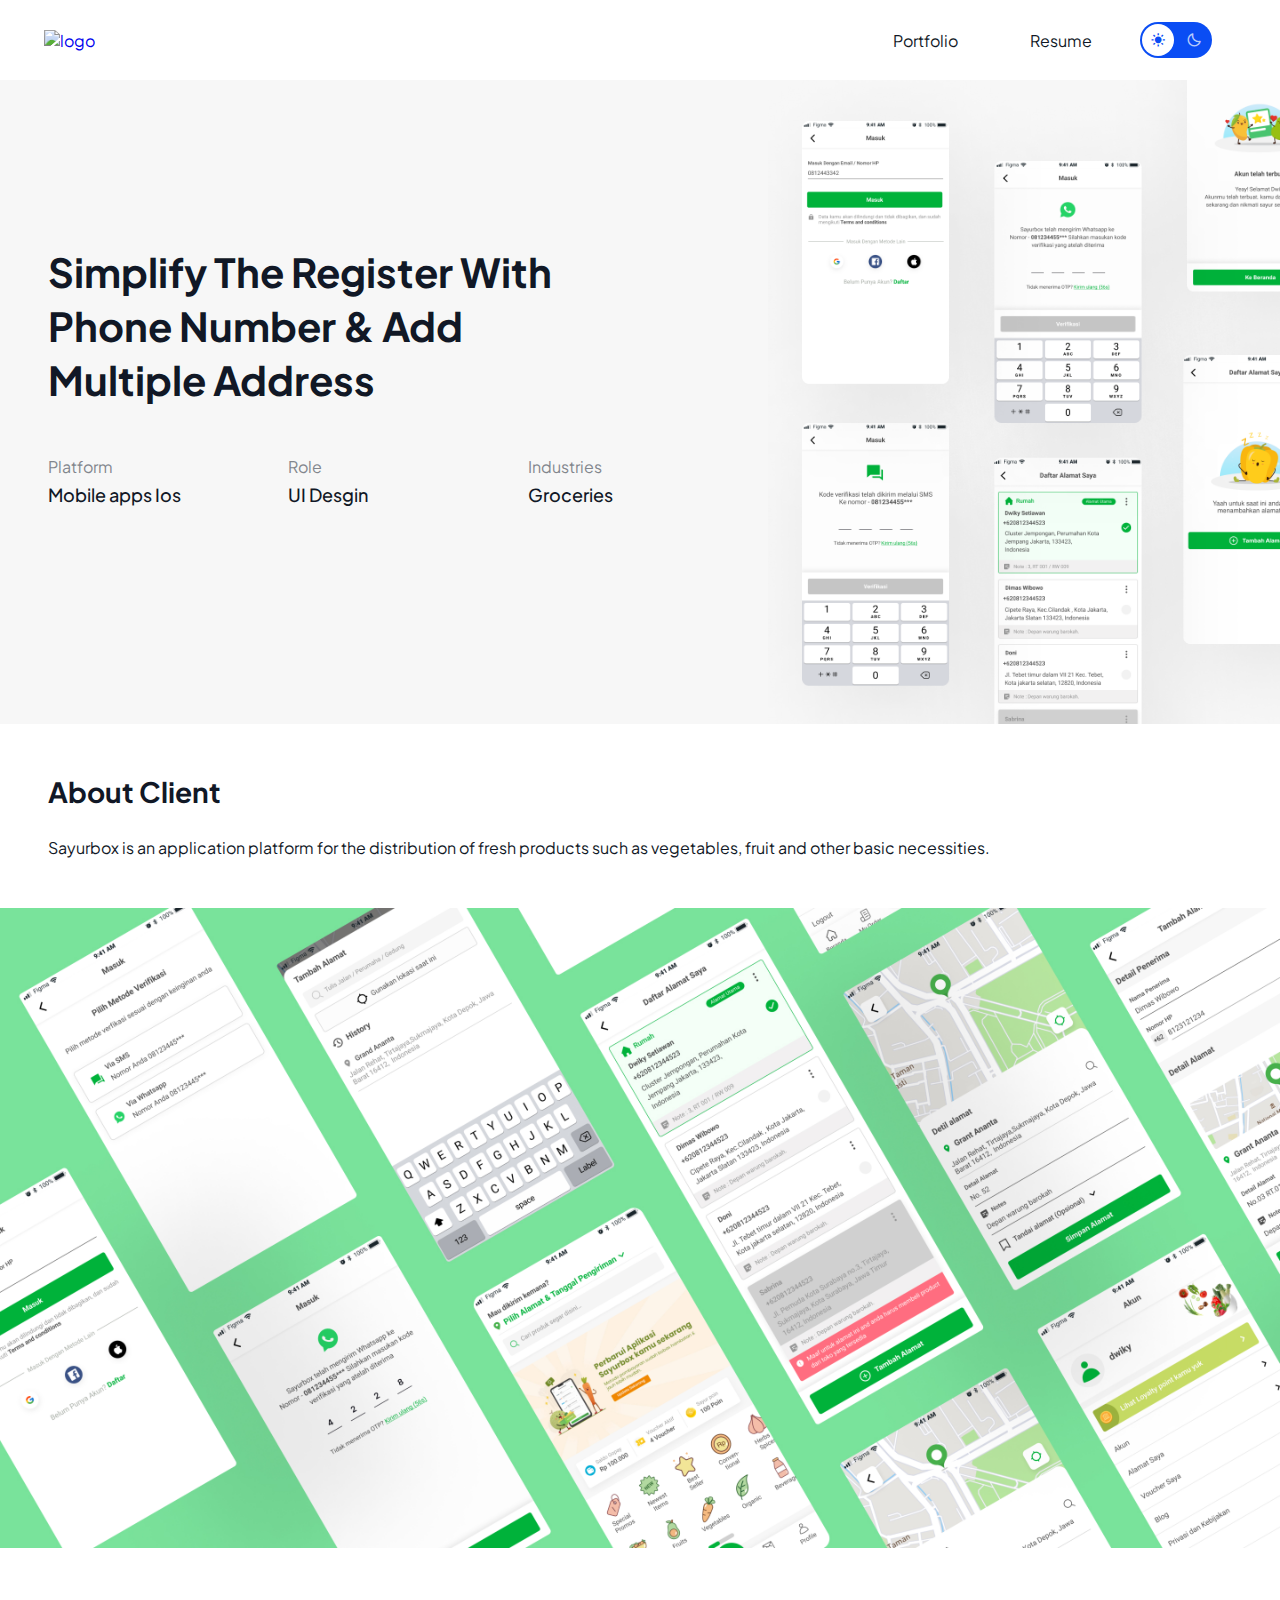
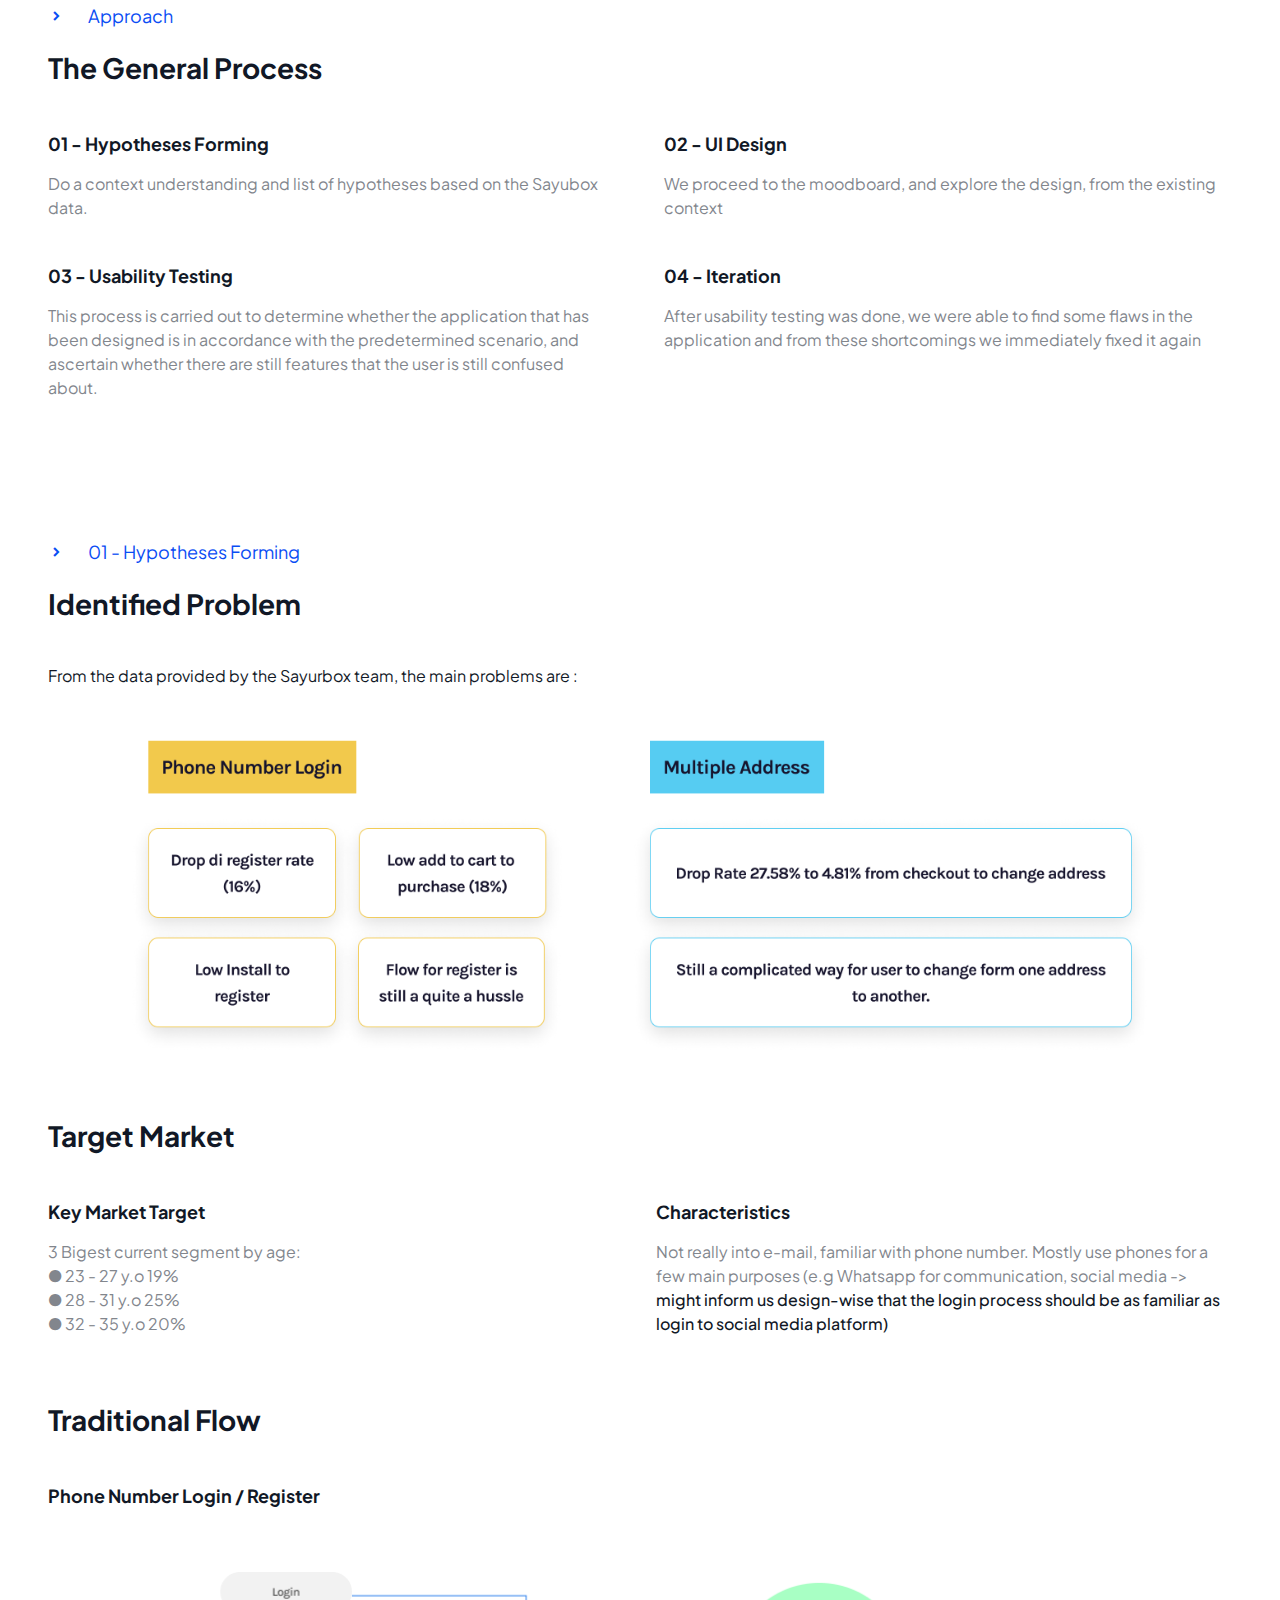
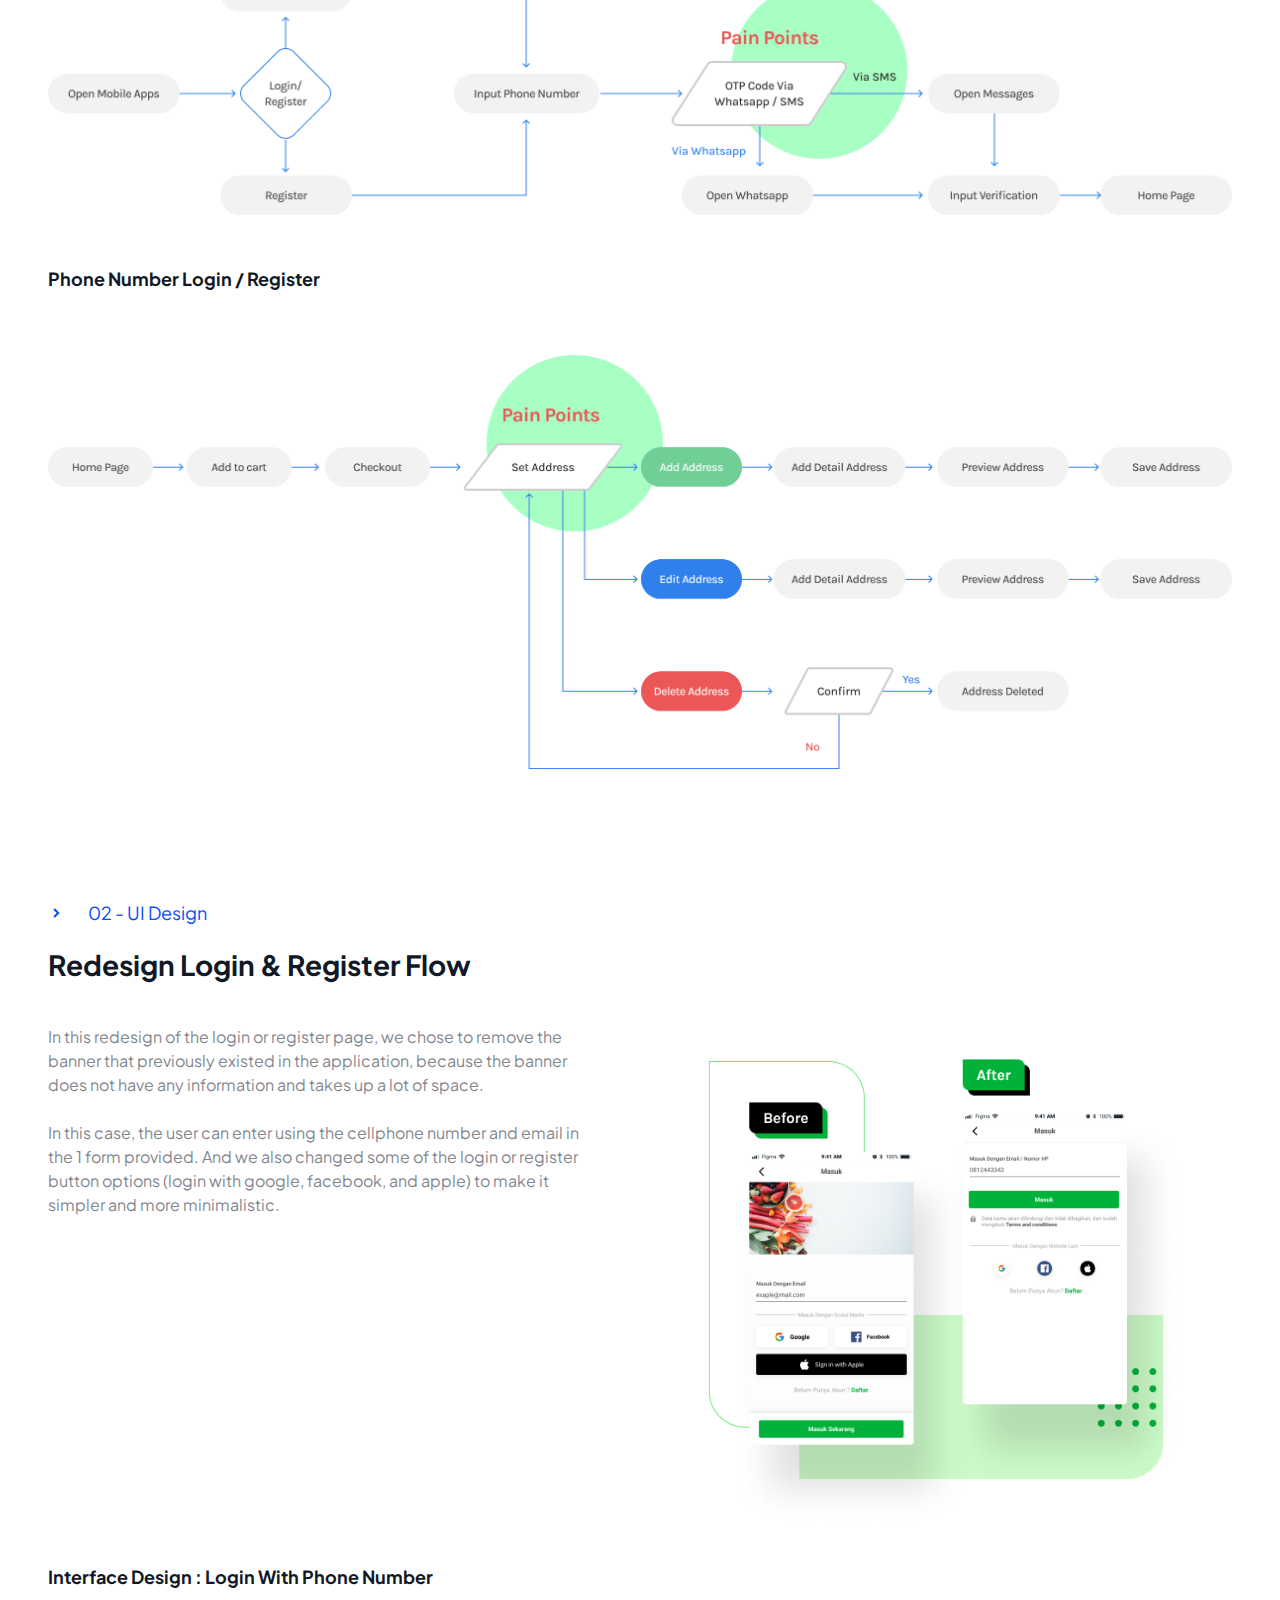
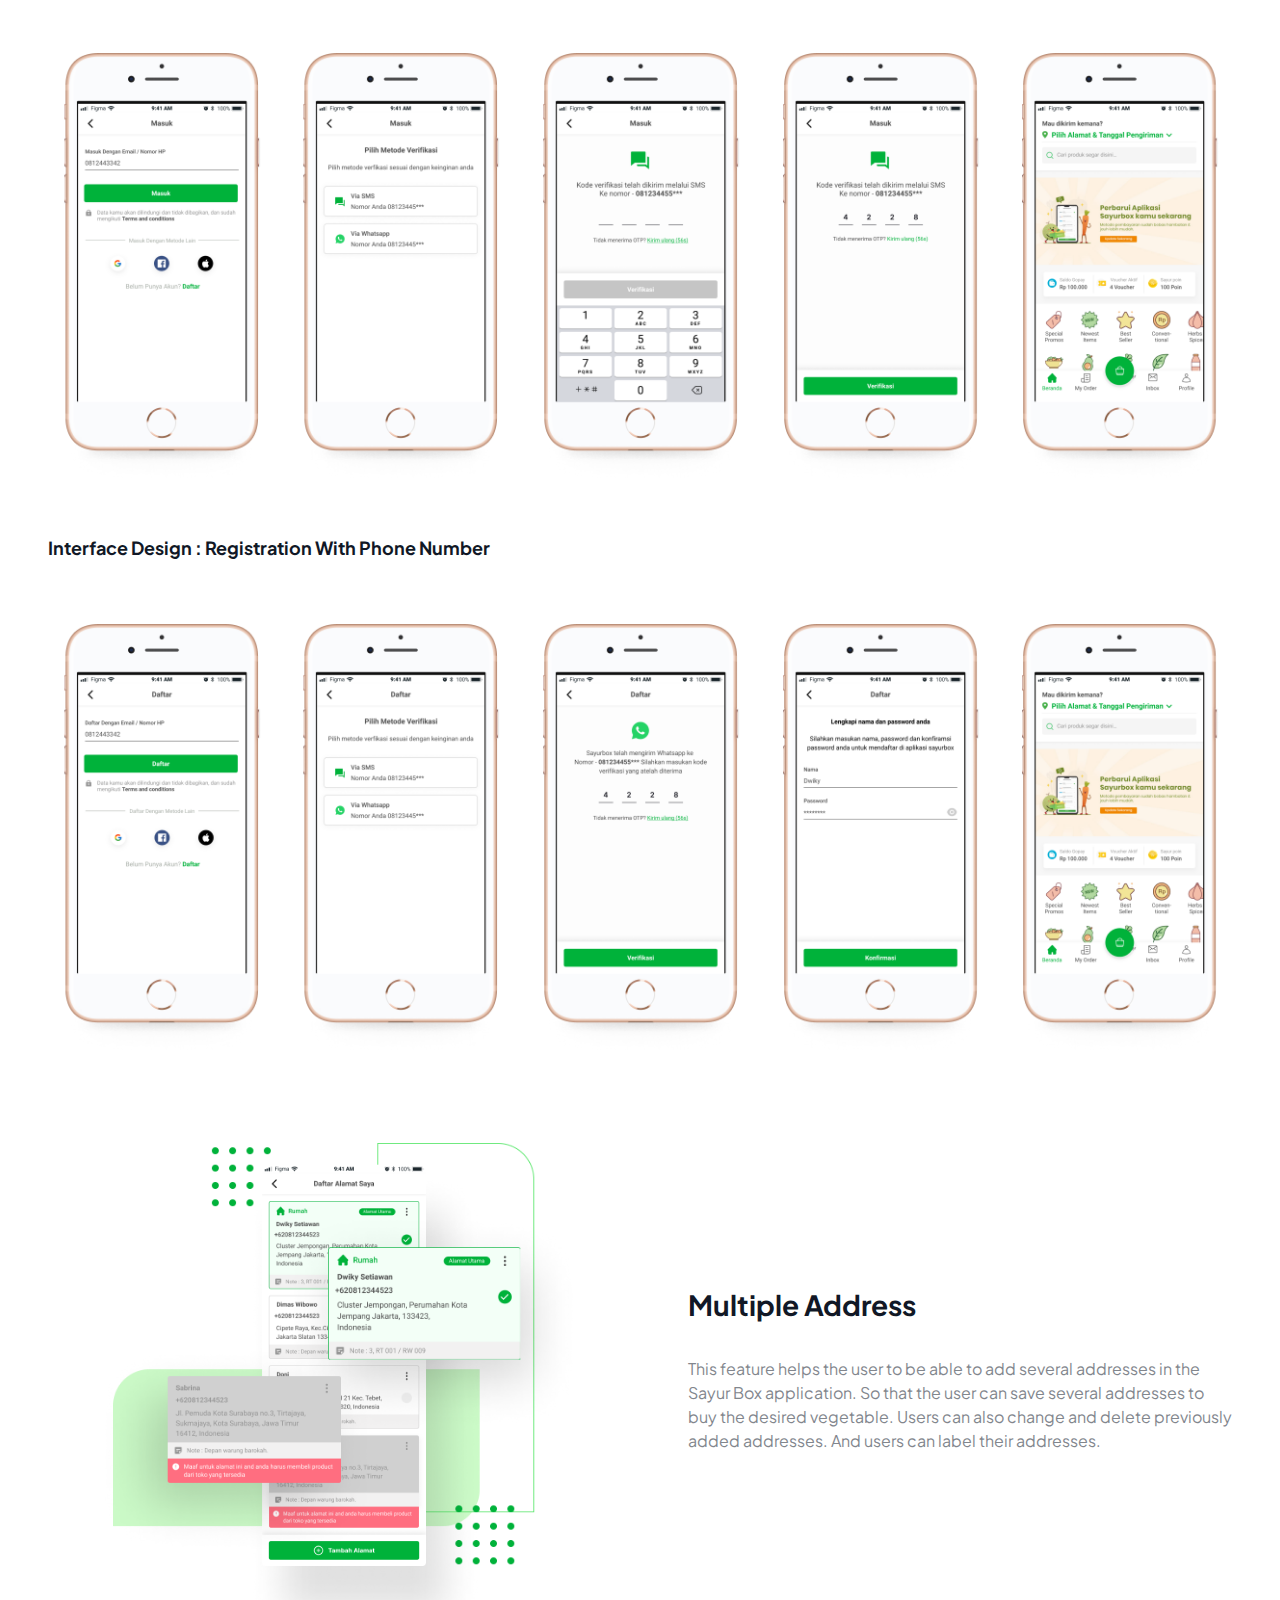
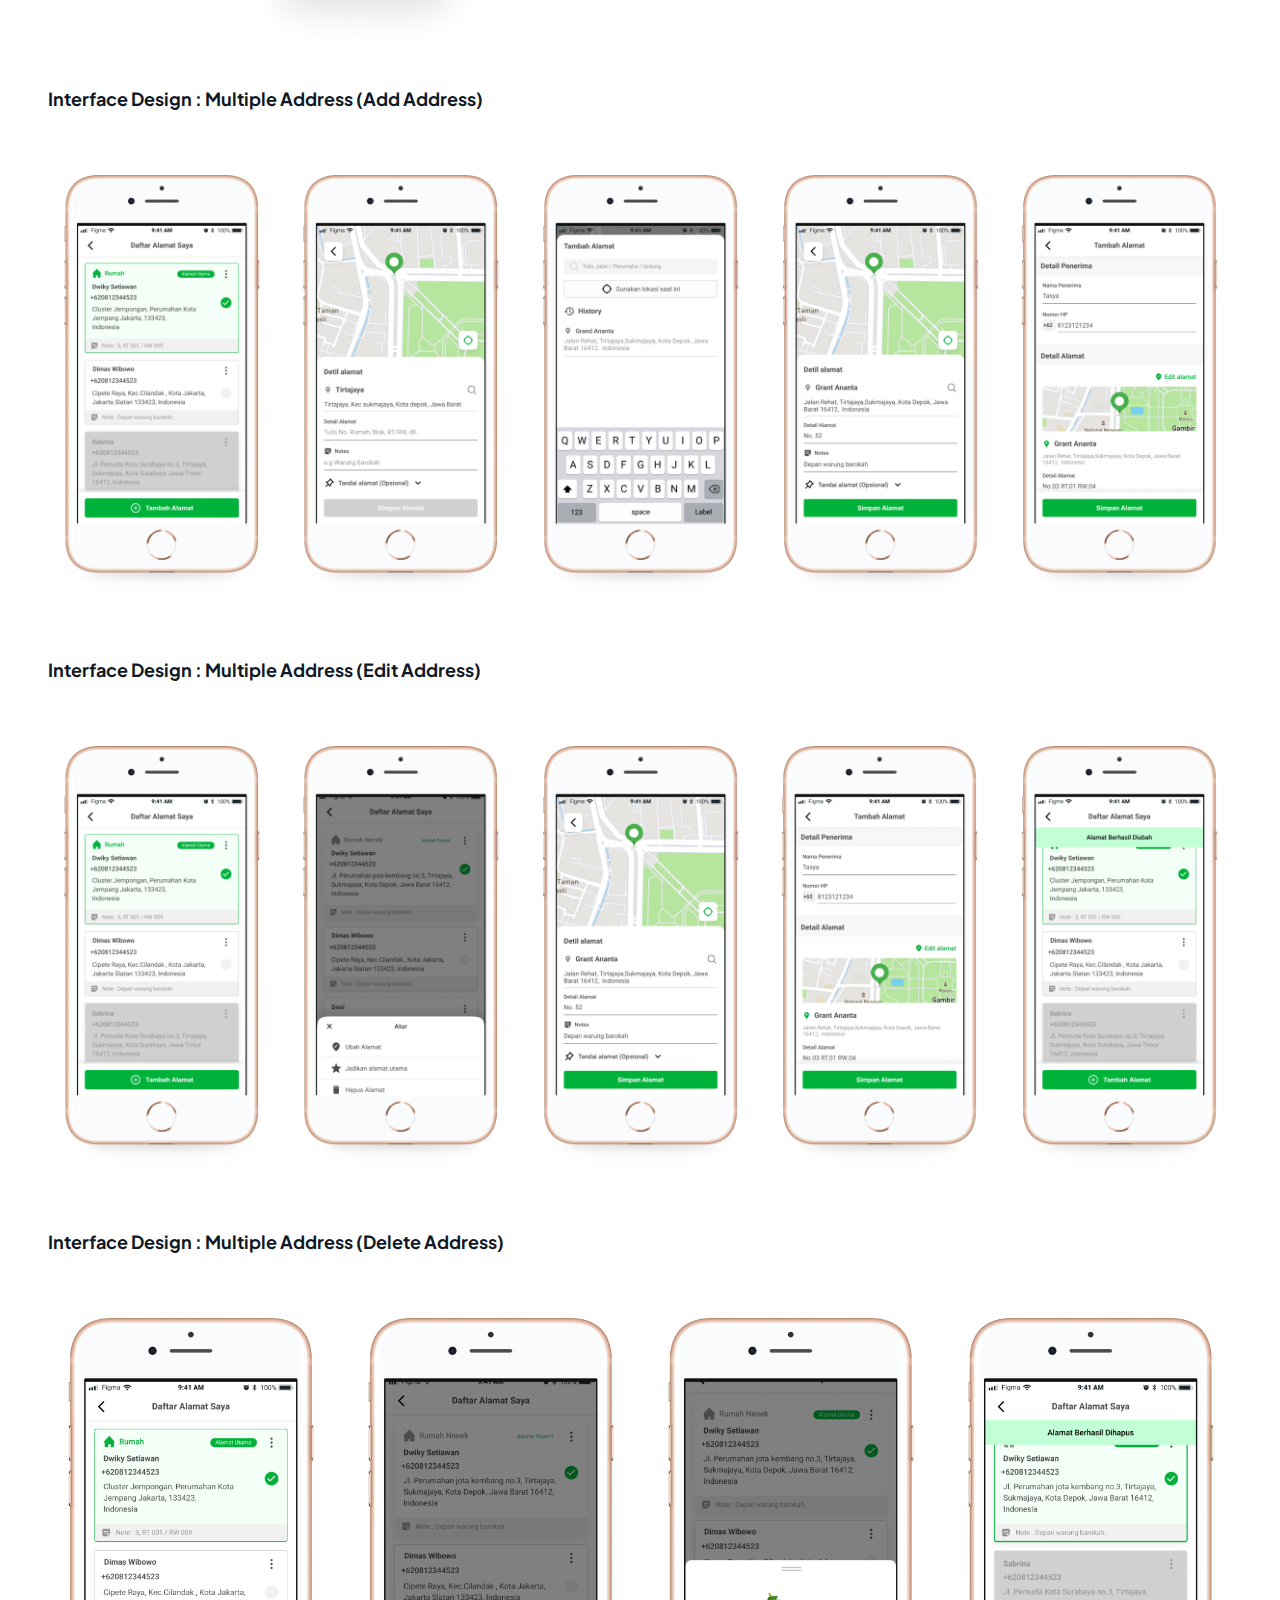
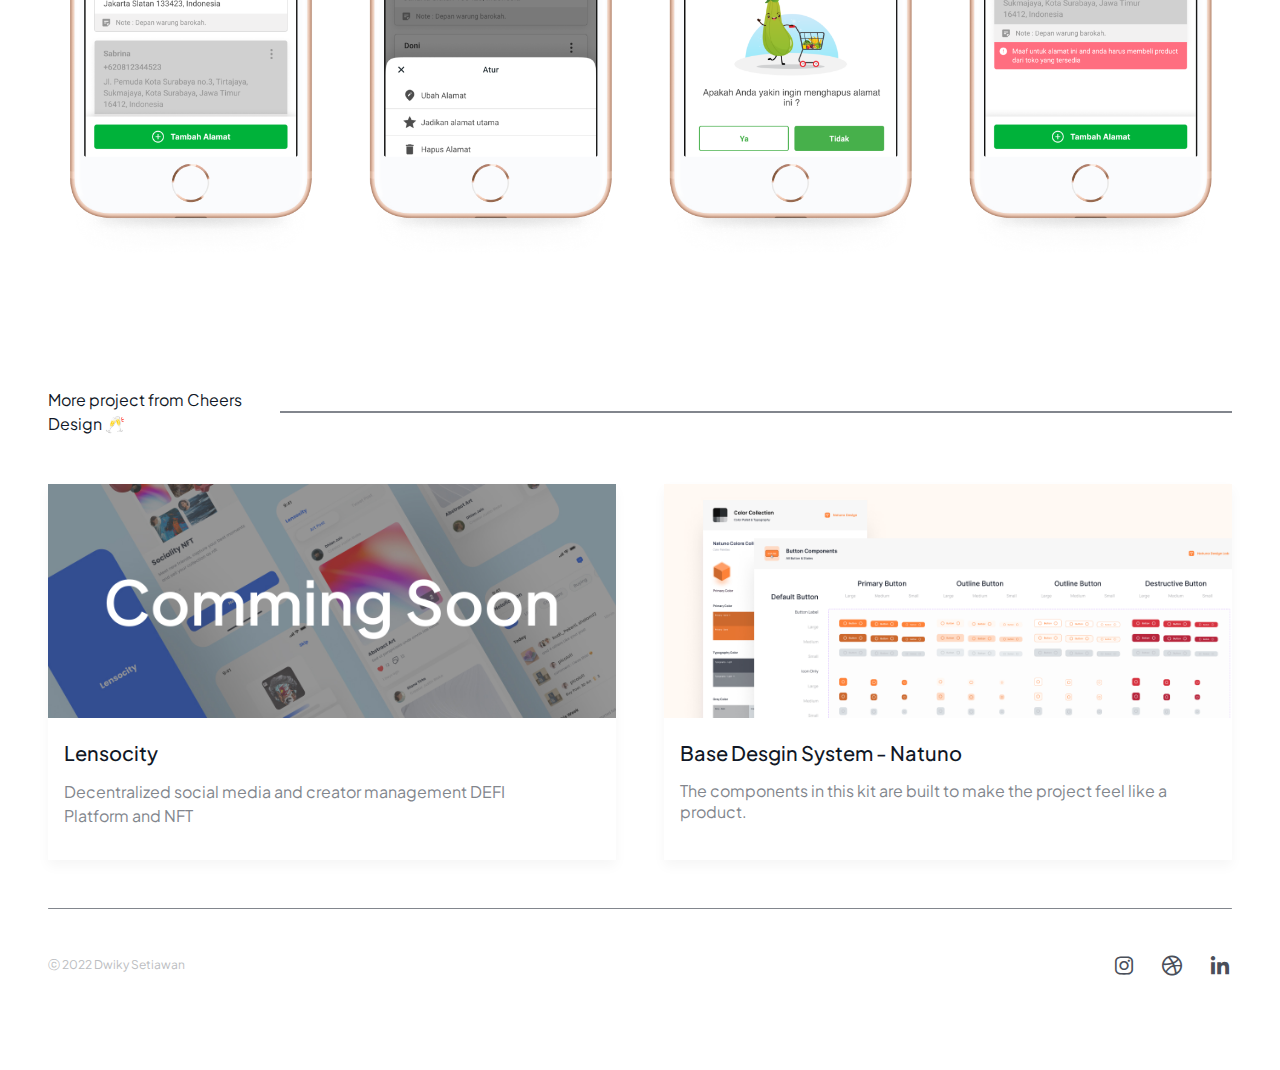
==== commit 4bbf0db2: "personal-web" ====
--- a/sayurbox.html
+++ b/sayurbox.html
@@ -135,8 +135,10 @@
                             03 - Usability Testing
                         </p>
                         <p class="body">
-                            This process is carried out to determine whether the application that has been designed is in
-                            accordance with the predetermined scenario, and ascertain whether there are still features that
+                            This process is carried out to determine whether the application that has been designed is
+                            in
+                            accordance with the predetermined scenario, and ascertain whether there are still features
+                            that
                             the user is still confused about.
                         </p>
                     </div>
@@ -145,7 +147,8 @@
                             04 - Iteration
                         </p>
                         <p class="body">
-                            After usability testing was done, we were able to find some flaws in the application and from
+                            After usability testing was done, we were able to find some flaws in the application and
+                            from
                             these shortcomings we immediately fixed it again
                     </div>
                 </div>
@@ -252,7 +255,7 @@
 
             <div class="multiple_address">
                 <div class="content">
-                    <img class="multiple_add" src="/images/Multiple_add.png" alt="">
+                    <img class="multiple_add" src="/images/Portfolio - Sayurbox/Multiple_add.png" alt="">
                     <div class="content_text">
                         <h4>Multiple Address</h4>
                         <p class="body">
@@ -306,16 +309,17 @@
                 </div>
                 <div class="portfolio_card">
                     <li><a href="/ds-portfolio.html">
-                    <img src="/images/Portfolio - Desgin System 4_3.jpg" alt="portfolio images">
-                    <div class="desc_card">
-                        <h6>Base Desgin System - Natuno</h6>
-                        <div class="body_text">
-                            <p class="body_text">The components in this kit are built to make the project feel like a product.
-                            </p>
-                            <i class='bx bx-chevron-right'></i>
-                        </div>
-                    </div>
-                </a></li>
+                            <img src="/images/Portfolio - Desgin System 4_3.jpg" alt="portfolio images">
+                            <div class="desc_card">
+                                <h6>Base Desgin System - Natuno</h6>
+                                <div class="body_text">
+                                    <p class="body_text">The components in this kit are built to make the project feel
+                                        like a product.
+                                    </p>
+                                    <i class='bx bx-chevron-right'></i>
+                                </div>
+                            </div>
+                        </a></li>
                 </div>
             </div>
         </div>
@@ -342,7 +346,7 @@
                         <li><a href="https://dribbble.com/dwiky_setiawan"><i class='bx bxl-dribbble'></i></a></li>
                         </li>
                         <li><a href="https://www.linkedin.com/in/dwiky-setiawan-13545a171/"><i
-                            class='bx bxl-linkedin'></i></a></li>
+                                    class='bx bxl-linkedin'></i></a></li>
                         </li>
                     </ul>
                 </div>
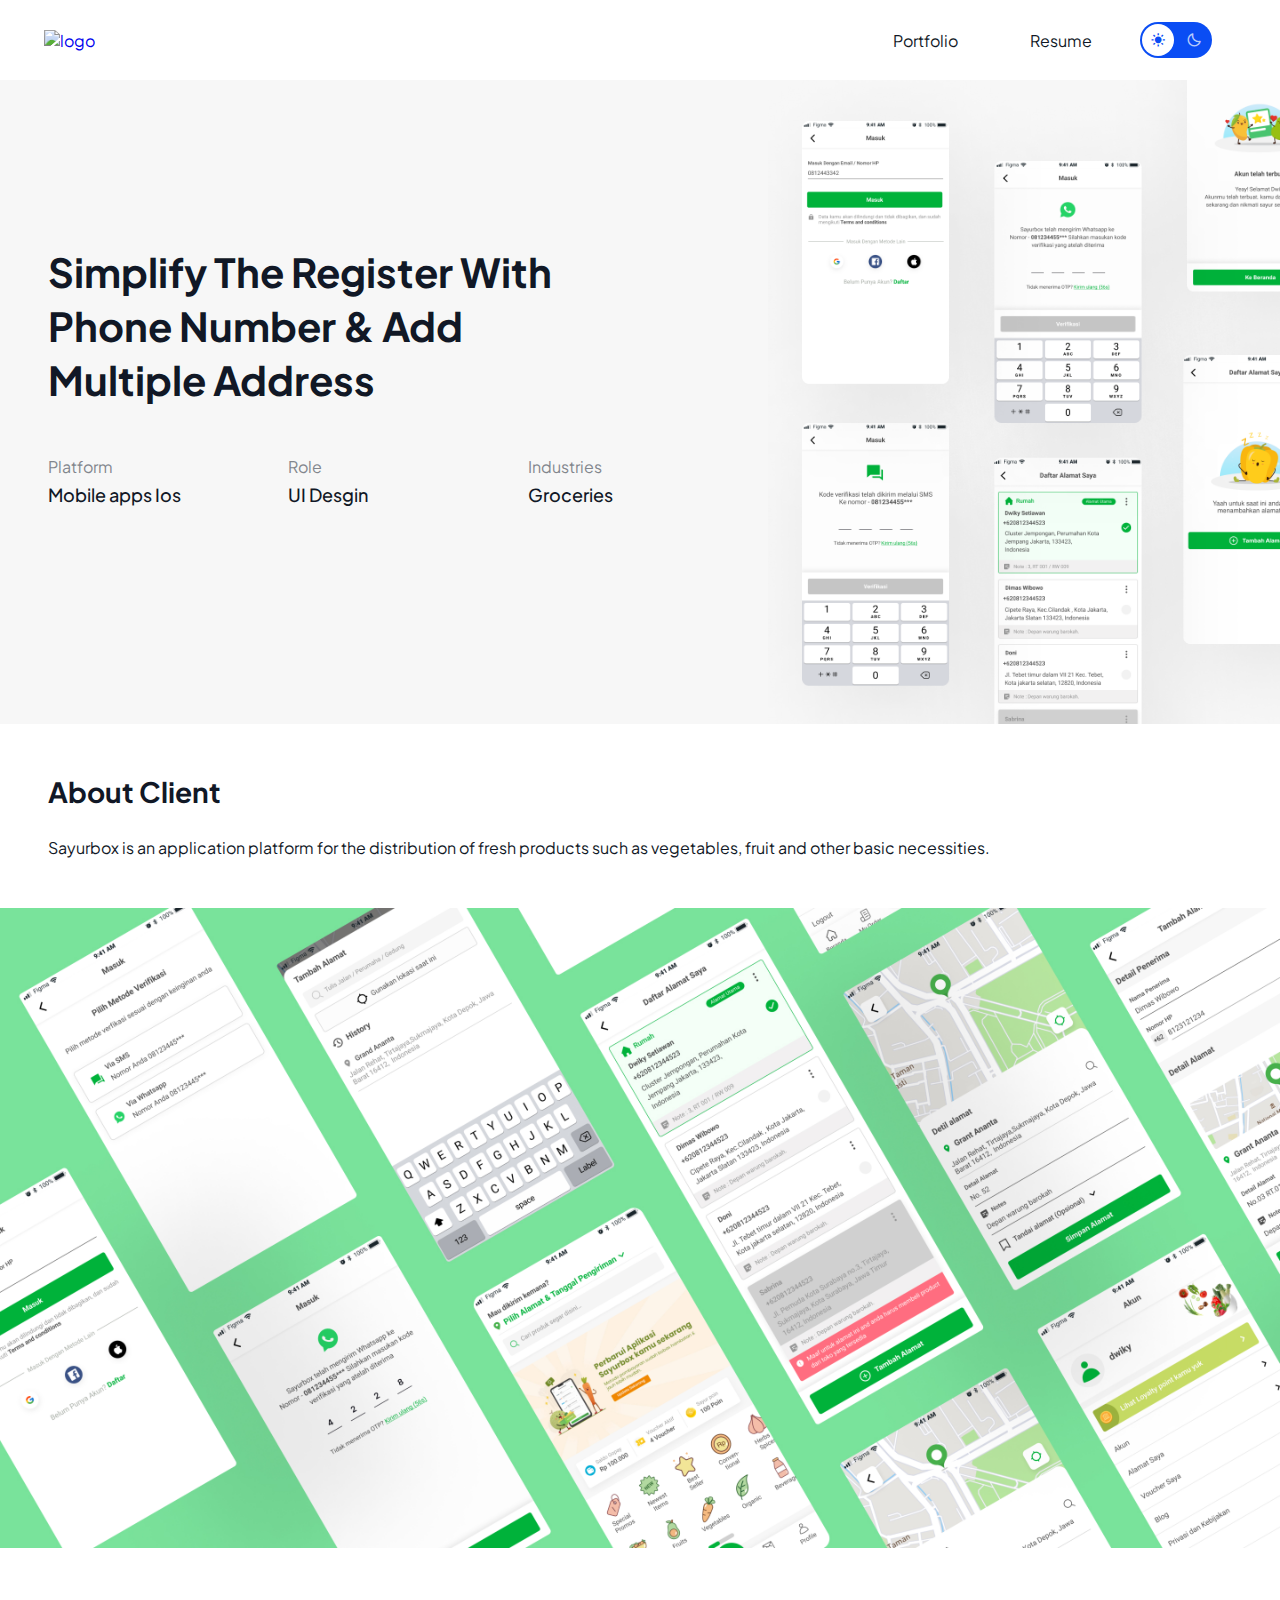
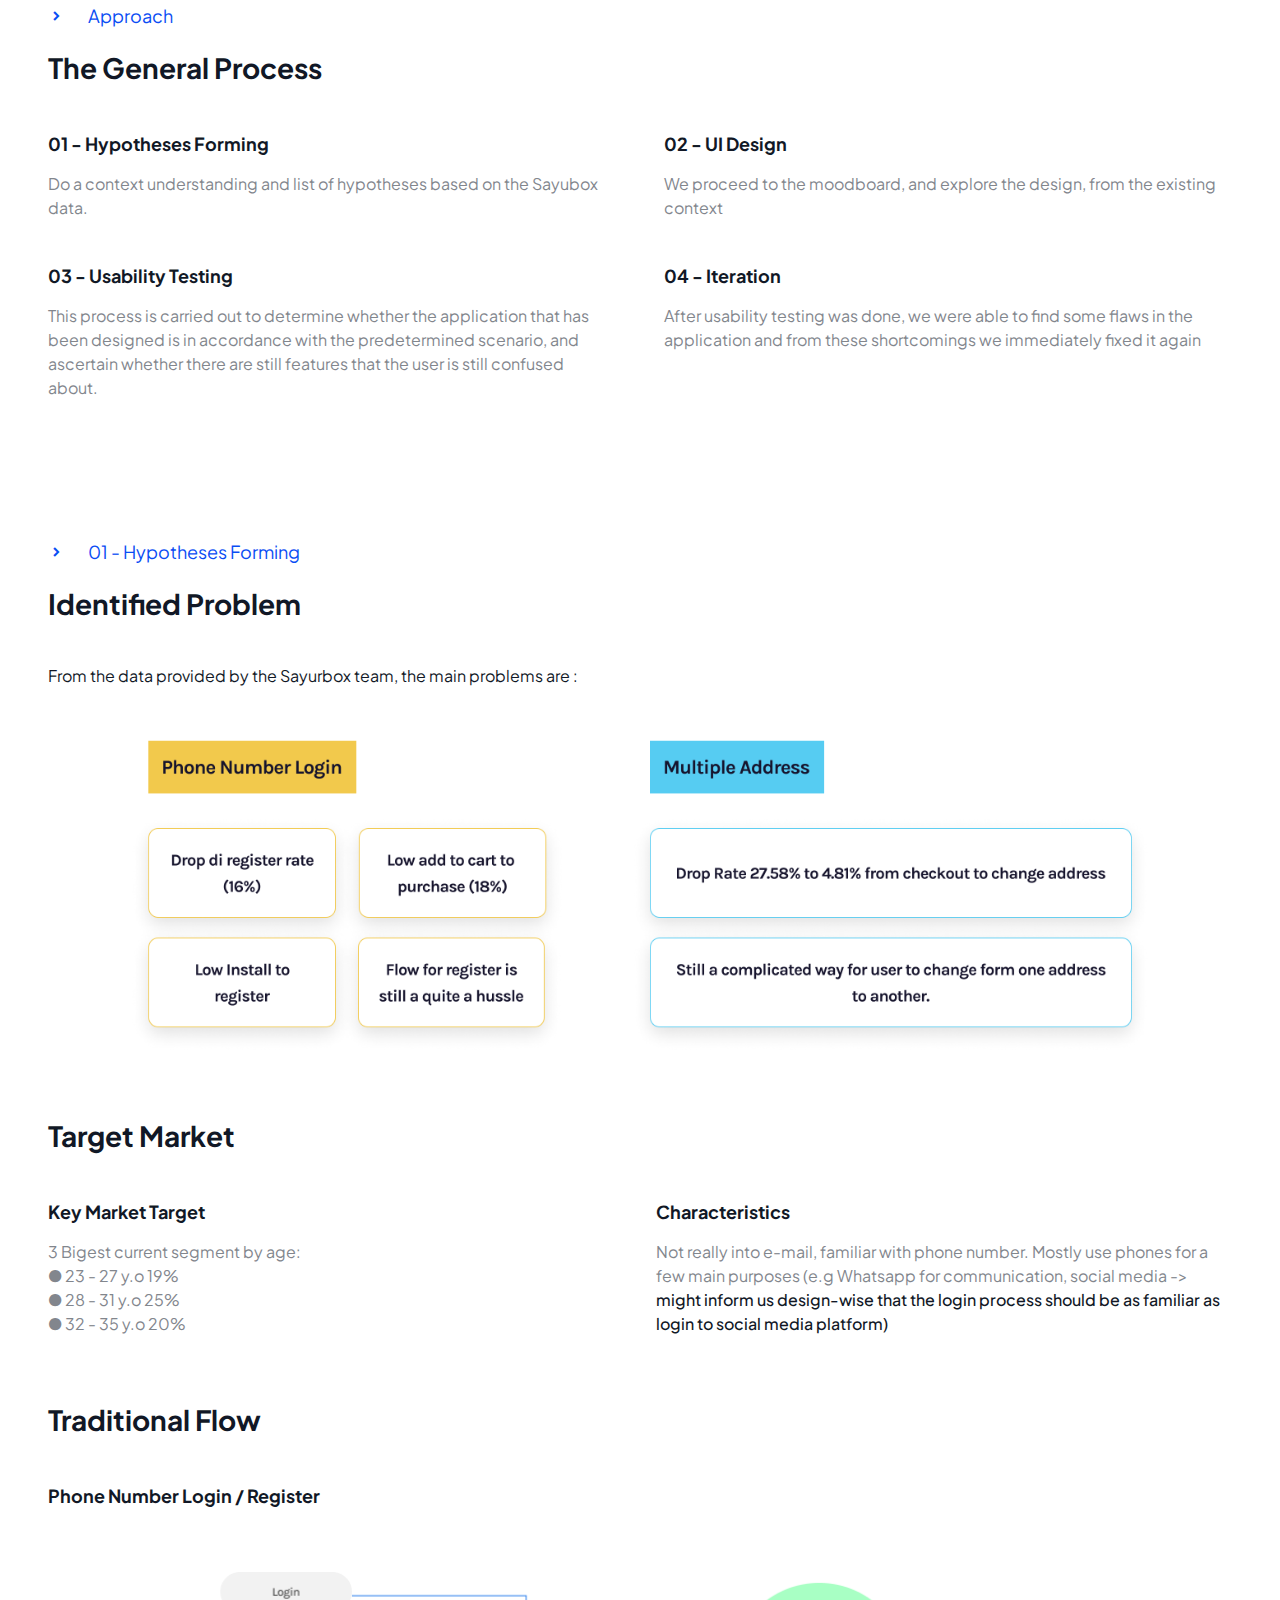
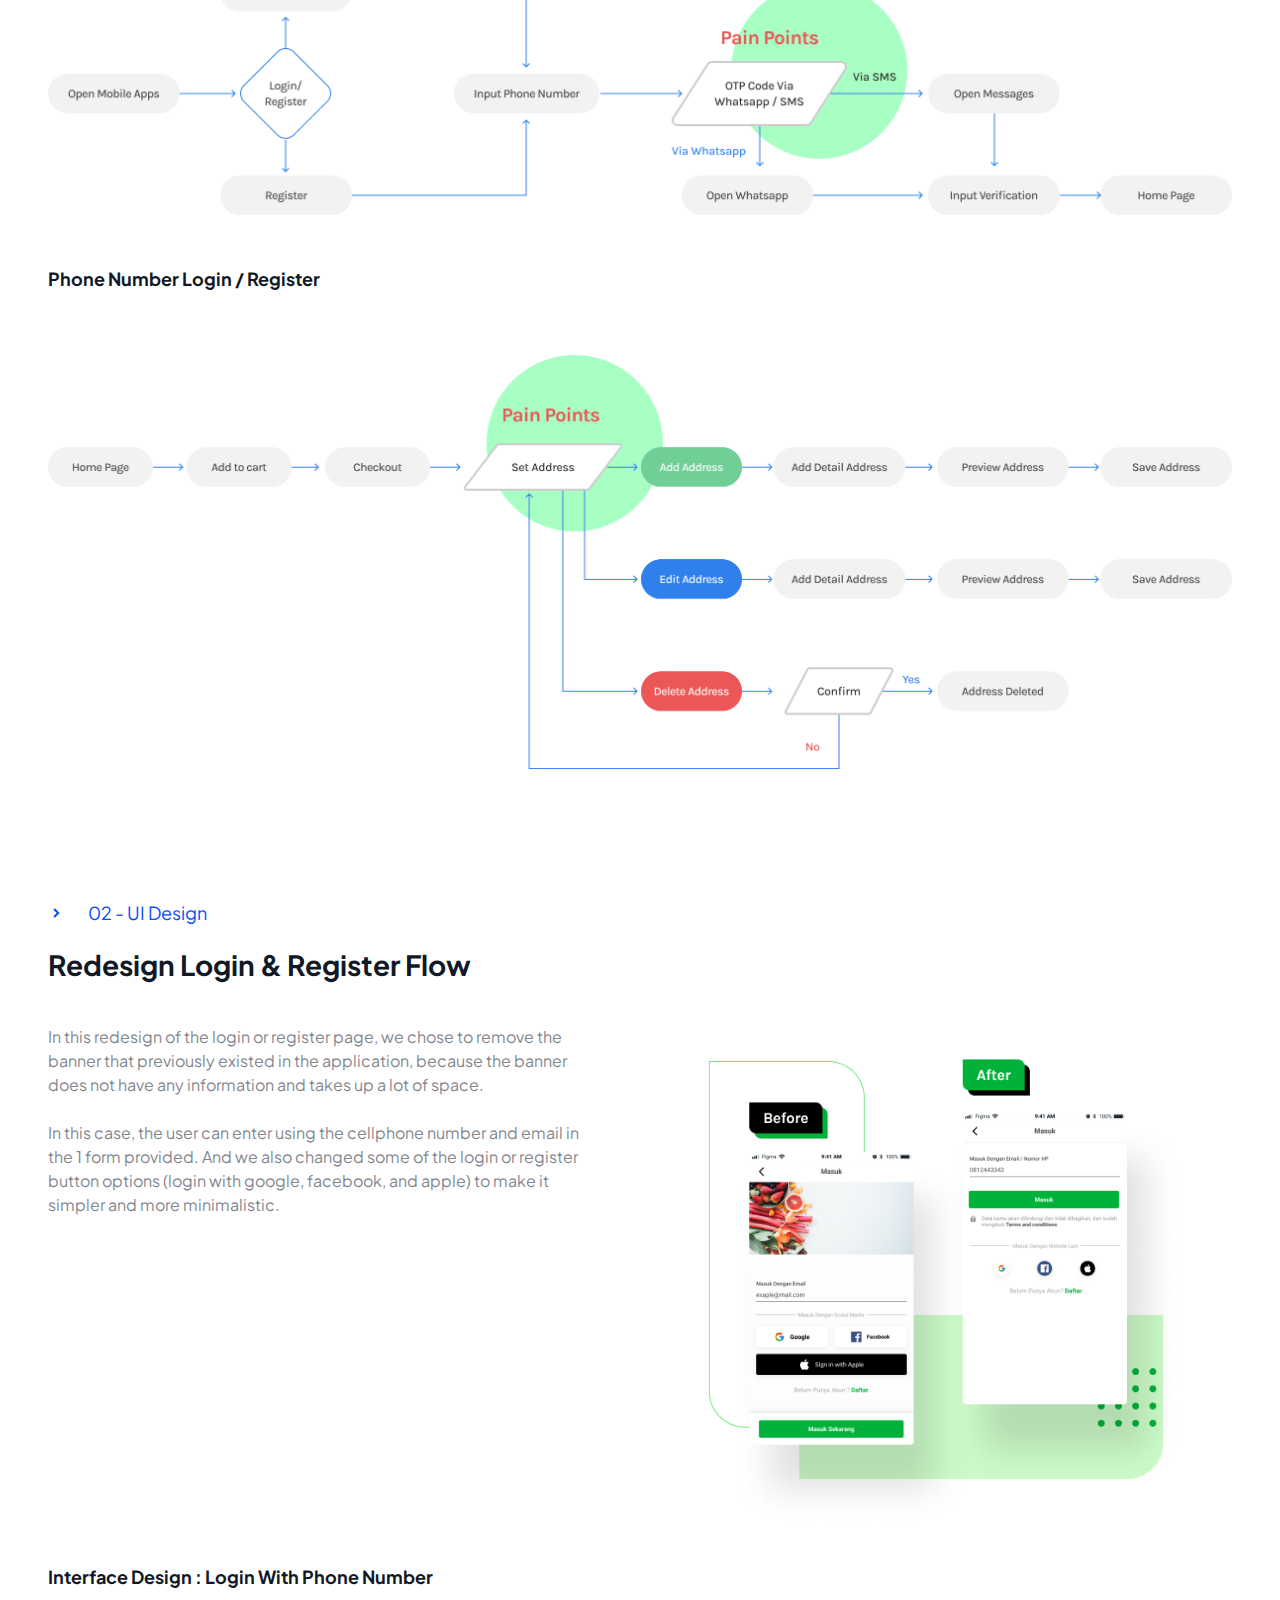
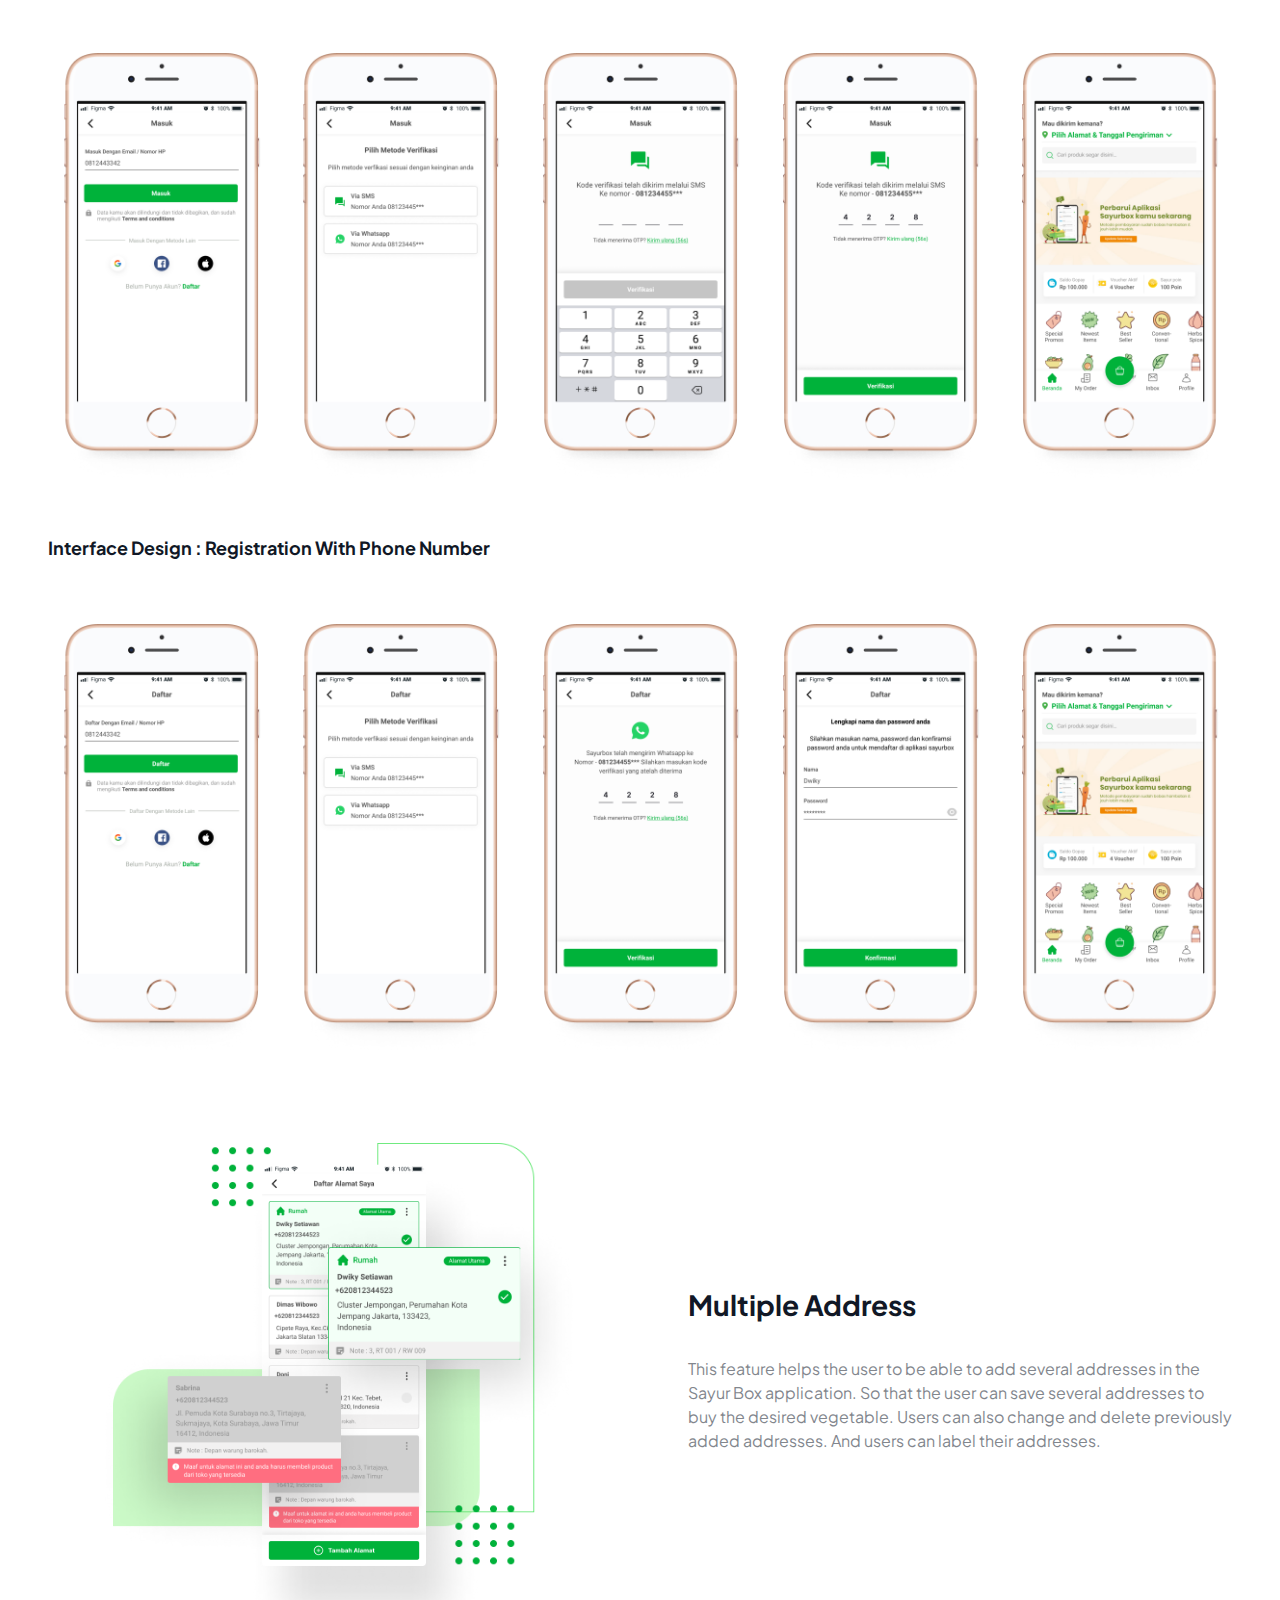
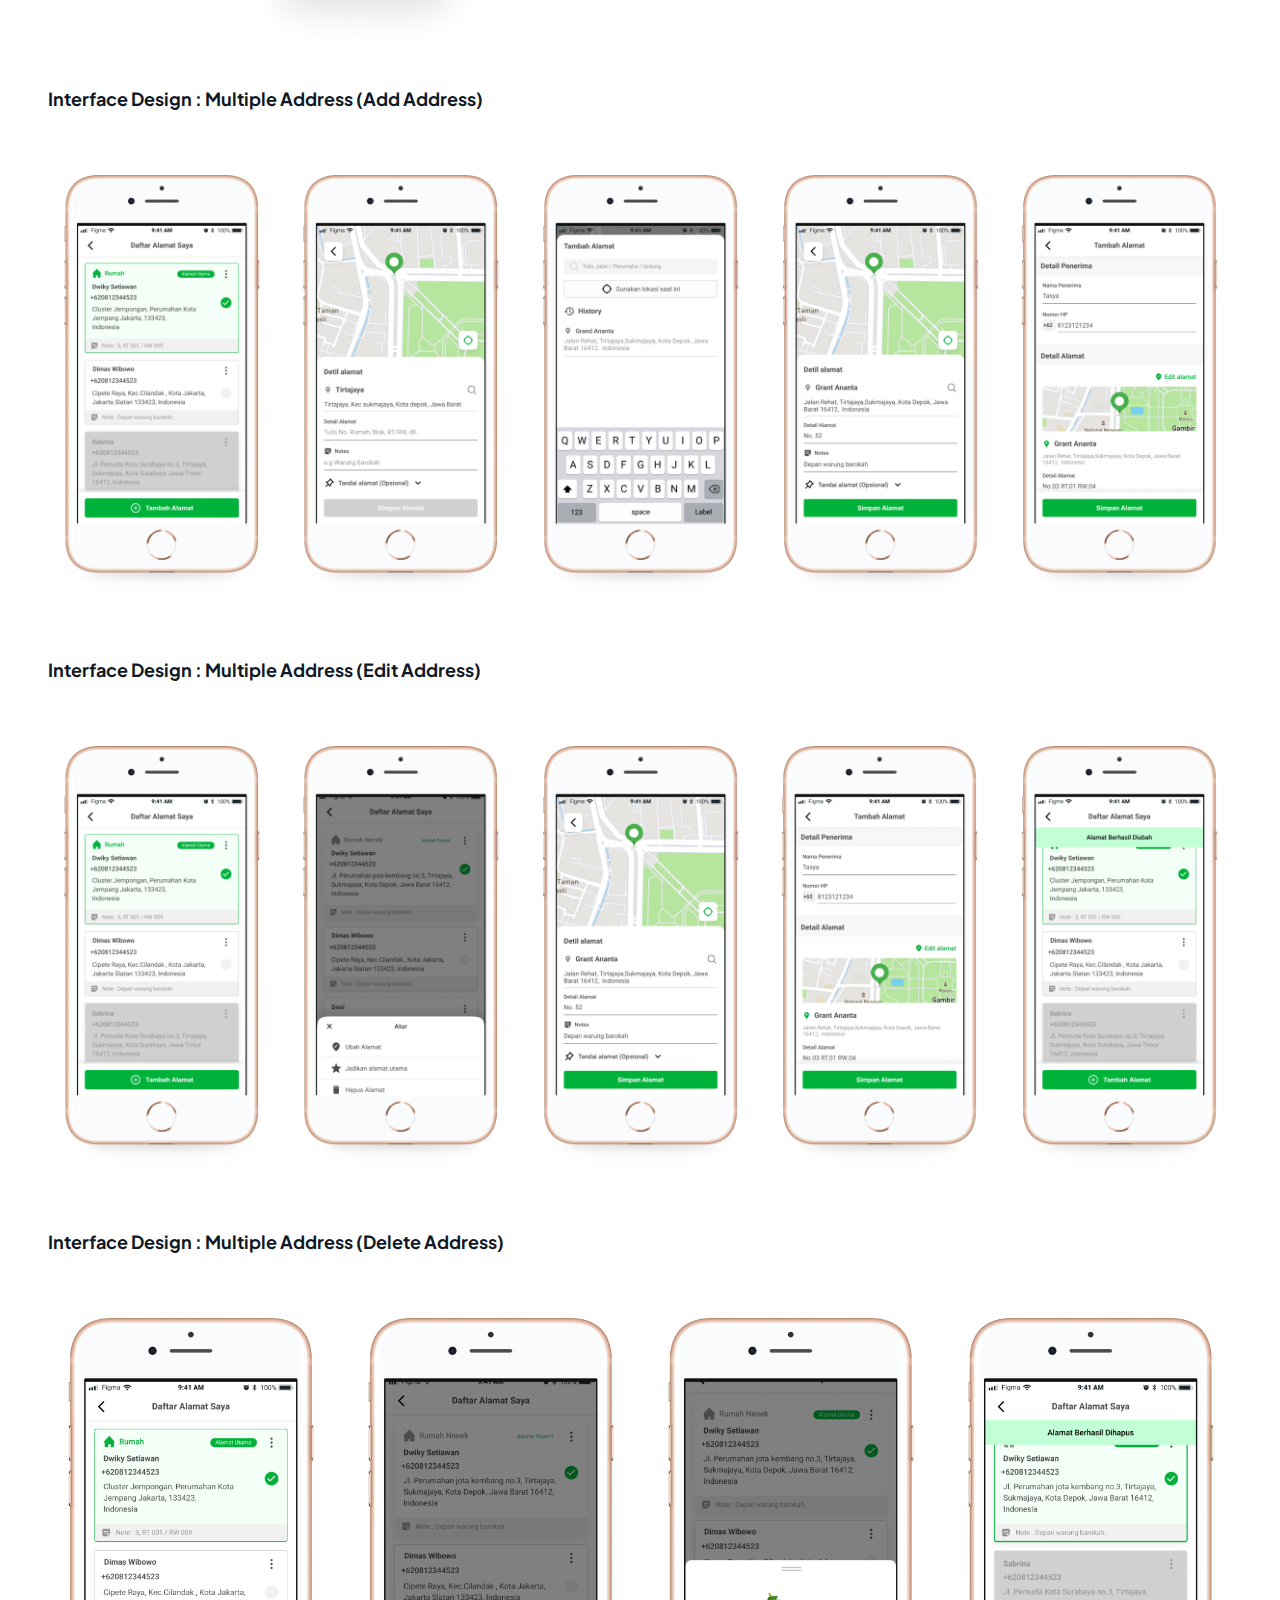
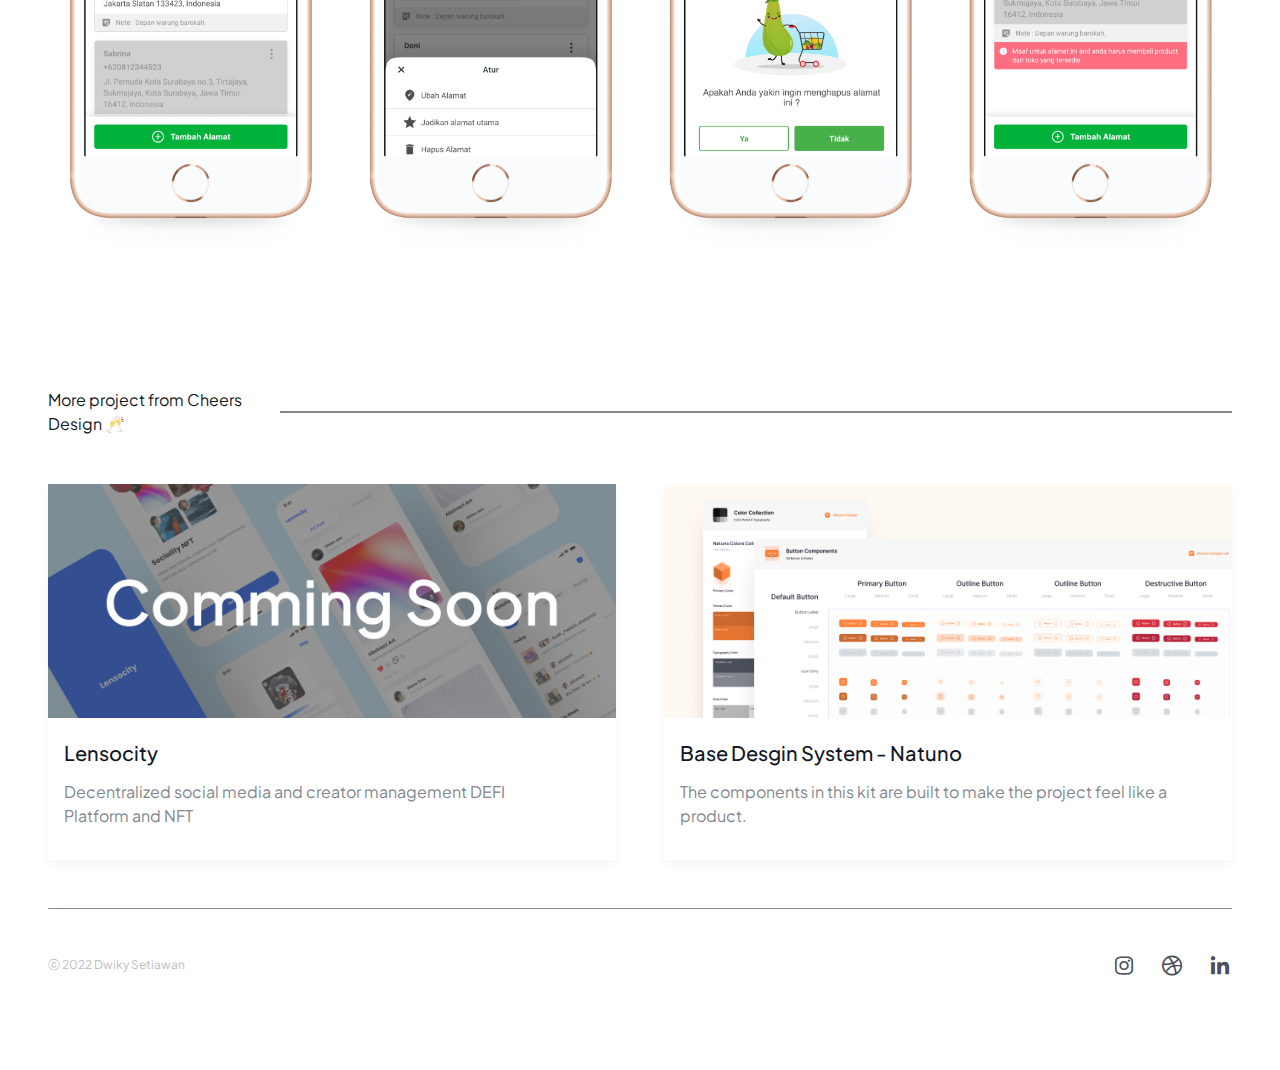
==== commit 6211cfff: "personal-web" ====
--- a/sayurbox.html
+++ b/sayurbox.html
@@ -313,7 +313,7 @@
                             <div class="desc_card">
                                 <h6>Base Desgin System - Natuno</h6>
                                 <div class="body_text">
-                                    <p class="body_text">The components in this kit are built to make the project feel
+                                    <p class="body">The components in this kit are built to make the project feel
                                         like a product.
                                     </p>
                                     <i class='bx bx-chevron-right'></i>
